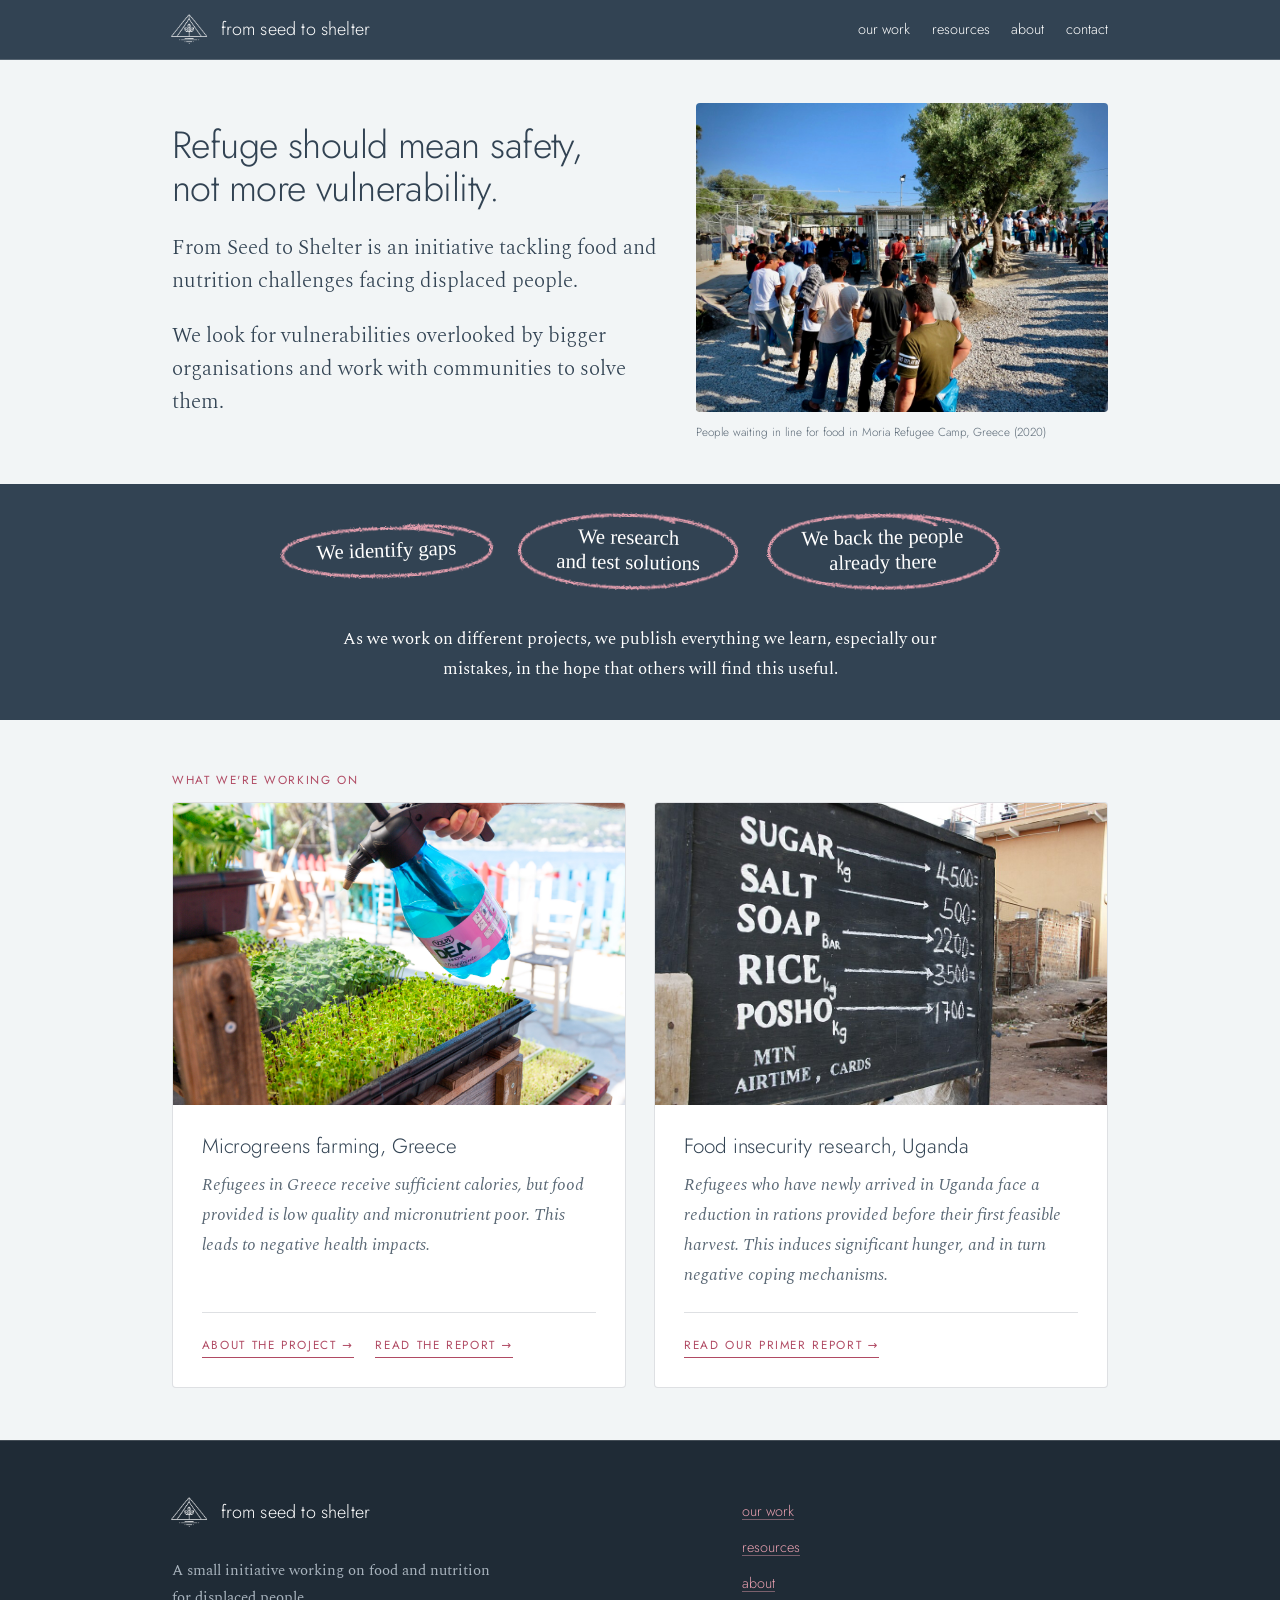
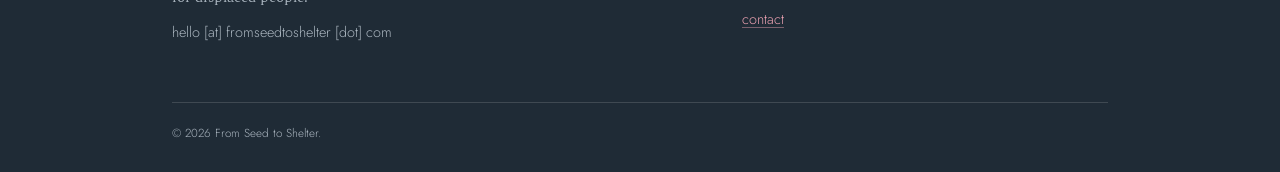
==== index.html @ ec9ecc2b "Home: set the ringed notes in Caveat Brush Replaces Architects Daughter.  Co-Authored-By: Claude Opu" ====
<!doctype html>
<html lang="en">
<head>
<meta charset="utf-8">
<meta name="viewport" content="width=device-width, initial-scale=1">
<title>From Seed to Shelter — food and nutrition for displaced people</title>
<meta name="description" content="An initiative tackling food and nutrition challenges facing displaced people. We look for vulnerabilities overlooked by bigger organisations and work with communities to solve them.">

<link rel="icon" href="/favicon.ico" sizes="32x32">
<link rel="icon" href="/favicon-512.png" type="image/png" sizes="512x512">
<link rel="apple-touch-icon" href="/apple-touch-icon.png">
<link rel="canonical" href="https://fromseedtoshelter.com/">

<!-- Self-hosted, so no preconnect to any third party is needed. Preloading the
     two faces used above the fold removes the swap flash on first paint. -->
<link rel="preload" href="fonts/jost-var.woff2" as="font" type="font/woff2" crossorigin>
<link rel="preload" href="fonts/spectral-400.woff2" as="font" type="font/woff2" crossorigin>

<link rel="stylesheet" href="css/style.css">

<meta property="og:type" content="website">
<meta property="og:url" content="https://fromseedtoshelter.com/">
<meta property="og:title" content="From Seed to Shelter">
<meta property="og:description" content="Refuge should mean safety, not more vulnerability.">
<!-- TODO ASSET: replace with a real 1200x630 PNG or JPG. Social platforms do
     not render SVG og:images — shared links currently show no preview card. -->
<meta property="og:image" content="https://fromseedtoshelter.com/img/placeholder-og.svg">
<meta name="twitter:card" content="summary_large_image">
</head>

<body>

<a class="skip-link" href="#main">Skip to content</a>

<header class="site-header">
  <div class="wrap wrap--wide site-header__inner">
    <a class="brand" href="index.html" aria-current="page">
      <img class="brand__mark" src="img/logo-mark-white.png" alt="" width="924" height="924">
      <span class="brand__name">from seed to shelter</span>
    </a>

    <nav class="site-nav" aria-label="Primary">
      <ul>
        <li><a href="work.html">our work</a></li>
        <li><a href="resources.html">resources</a></li>
        <li><a href="about.html">about</a></li>
        <li><a href="contact.html">contact</a></li>
      </ul>
    </nav>
  </div>
</header>


<main id="main">

  <!-- ===================================================================
       Hero. Text left, photograph right, side by side on desktop; the photo
       drops below the text on narrow screens. Text is never set over the
       photograph — it cannot be guaranteed AA without a heavy scrim.

       .hero__inner sits inside .wrap rather than on it, so the section flow
       rule (`.section > .wrap > * + *`) does not put a stray top margin on
       the photograph when it is a grid item.
       =================================================================== -->
  <section class="section hero">
    <div class="wrap wrap--wide">
      <div class="hero__inner">
        <div class="hero__text">
          <h1>Refuge should mean safety, not more vulnerability.</h1>
          <p class="hero__lead">
            From Seed to Shelter is an initiative tackling food and nutrition
            challenges facing displaced people.
          </p>
          <p class="hero__lead">
            We look for vulnerabilities overlooked by bigger organisations
            and work with communities to solve them.
          </p>
        </div>

        <figure>
          <img class="hero__photo" src="img/Moria_Food_line.jpg"
               alt="A queue of people waiting for a food distribution beside container units at Moria Camp."
               width="1024" height="768">
          <figcaption class="caption">
            People waiting in line for food in Moria Refugee Camp, Greece (2020)
          </figcaption>
        </figure>
      </div>
    </div>
  </section>


  <!-- ===================================================================
       What we do — Slate. Three circled notes, then one short paragraph. The
       notes are set in Caveat Brush and ringed in crayon: the one
       hand-drawn moment on the site. The sentence they answer ("we look for
       vulnerabilities… work with communities…") is the hero lead above.

       The heading is kept for screen readers only; the panel needs no
       visible label. The rings are decorative, aria-hidden SVGs, and the
       crayon texture is the #crayon filter defined at the end of <body>.

       The problem section that used to sit above this was removed: FSTS
       works across a diverse set of problems, and framing the page around
       one of them was unhelpful. The page now runs hero → what we do. The
       WFP citation went with it and is not to be reinstated elsewhere.
       =================================================================== -->
  <section class="section section--slate section--tight" aria-labelledby="what-heading">
    <div class="wrap wrap--wide">
      <h2 id="what-heading" class="visually-hidden">What we do</h2>

      <ul class="notes">
        <li class="note">
          <span class="note__text">We identify gaps<svg class="note__ring crayon" viewBox="0 0 100 40" preserveAspectRatio="none" aria-hidden="true" focusable="false"><path d="M58 3 C 85 2, 99 12, 97 22 C 95 34, 70 39, 46 38 C 20 37, 2 31, 3 20 C 4 9, 25 3, 52 4 C 64 4, 72 6, 80 10"/></svg></span>
        </li>
        <li class="note">
          <span class="note__text">We research<br> and test solutions<svg class="note__ring crayon" viewBox="0 0 100 40" preserveAspectRatio="none" aria-hidden="true" focusable="false"><path d="M50 3 C 78 3, 98 11, 98 20 C 98 31, 76 38, 50 38 C 24 38, 2 32, 2 21 C 2 10, 22 4, 44 3 C 56 3, 64 3, 70 6"/></svg></span>
        </li>
        <li class="note">
          <span class="note__text">We back the people<br> already there<svg class="note__ring crayon" viewBox="0 0 100 40" preserveAspectRatio="none" aria-hidden="true" focusable="false"><path d="M40 4 C 70 1, 98 9, 97 21 C 96 33, 72 39, 48 38 C 22 37, 3 30, 4 19 C 5 8, 22 3, 46 3 C 58 3, 66 5, 72 8"/></svg></span>
        </li>
      </ul>

      <p class="notes__close">
        As we work on different projects, we publish everything we learn,
        especially our mistakes, in the hope that others will find this
        useful.
      </p>
    </div>
  </section>


  <!-- ===================================================================
       Where we're working — Mist, so the Paper cards read against it.
       No headline figures here by decision: every number belongs next to
       its qualifications, which live on greece.html.
       =================================================================== -->
  <section class="section" aria-labelledby="where-heading">
    <div class="wrap wrap--wide">
      <h2 id="where-heading" class="eyebrow">What we're working on</h2>

      <ul class="cards">
        <li class="card">
          <div class="card__media">
            <img src="img/spray_bottle.jpg"
                 alt="A hand misting trays of microgreens with a spray bottle."
                 width="5760" height="3840">
          </div>
          <div class="card__body">
            <h3 class="card__place">Microgreens farming, Greece</h3>
            <p class="card__neglect">
              Refugees in Greece receive sufficient calories, but food provided
              is low quality and micronutrient poor. This leads to negative
              health impacts.
            </p>
            <p class="card__foot">
              <a class="link-arrow" href="greece.html">
                About the project →<span class="visually-hidden"> Microgreens farming, Greece</span>
              </a>
              <a class="link-arrow"
                 href="https://drive.google.com/file/d/1HiKT7T0bPAehhOc65B_rPWRrqNN12Tmt/view?usp=drive_link"
                 target="_blank" rel="noopener">
                Read the report →<span class="visually-hidden"> Microgreens farming, Greece</span>
              </a>
            </p>
          </div>
        </li>

        <li class="card">
          <div class="card__media">
            <img src="img/Markets_Uganda.jpg"
                 alt="A hand-lettered board at a Ugandan market listing prices in shillings for sugar, salt, soap, rice and posho."
                 width="960" height="640">
          </div>
          <div class="card__body">
            <h3 class="card__place">Food insecurity research, Uganda</h3>
            <p class="card__neglect">
              Refugees who have newly arrived in Uganda face a reduction in
              rations provided before their first feasible harvest. This
              induces significant hunger, and in turn negative coping
              mechanisms.
            </p>
            <p class="card__foot">
              <a class="link-arrow" href="docs/uganda-food-insecurity-primer.html">
                Read our primer report →<span class="visually-hidden"> Food insecurity research, Uganda</span>
              </a>
            </p>
          </div>
        </li>
      </ul>
    </div>
  </section>


</main>


<footer class="site-footer">
  <div class="wrap wrap--wide">
    <div class="footer__grid">
      <div>
        <a class="brand" href="index.html">
          <img class="brand__mark" src="img/logo-mark-white.png" alt="" width="924" height="924">
          <span class="brand__name">from seed to shelter</span>
        </a>
        <p class="footer__blurb">
          A small initiative working on food and nutrition for displaced
          people.
        </p>
        <!-- Written out, never a mailto: — site-wide rule, see CLAUDE.md. -->
        <p class="footer__address">hello [at] fromseedtoshelter [dot] com</p>
      </div>

      <nav aria-label="Footer">
        <ul class="footer__links">
          <li><a href="work.html">our work</a></li>
          <li><a href="resources.html">resources</a></li>
          <li><a href="about.html">about</a></li>
          <li><a href="contact.html">contact</a></li>
        </ul>
      </nav>
    </div>

    <p class="footer__legal">
      © 2026 From Seed to Shelter.
    </p>
  </div>
</footer>

<!-- Sticky header slide. Progressive enhancement only — the bar is sticky and
     visible with this blocked. See js/nav.js. -->
<script src="js/nav.js" defer></script>

<!-- Crayon texture for the "what we do" marks: roughens the stroke edges and
     knocks grain out of them. Referenced from CSS as filter: url(#crayon).
     Zero-size rather than display:none, which disables the filter in some
     browsers. Without it the marks are plain strokes. -->
<svg class="filter-defs" width="0" height="0" aria-hidden="true" focusable="false">
  <filter id="crayon" x="-20%" y="-20%" width="140%" height="140%">
    <feTurbulence type="fractalNoise" baseFrequency="0.9" numOctaves="2" seed="4" result="noise"/>
    <feDisplacementMap in="SourceGraphic" in2="noise" scale="3" xChannelSelector="R" yChannelSelector="G" result="rough"/>
    <feColorMatrix in="noise" type="matrix" values="0 0 0 0 0  0 0 0 0 0  0 0 0 0 0  2.6 0 0 0 -0.35" result="grain"/>
    <feComposite in="rough" in2="grain" operator="in"/>
  </filter>
</svg>

</body>
</html>
---- css/style.css ----
/* ============================================================================
   From Seed to Shelter — stylesheet
   Plain CSS. No build step. Single file by design: with no bundler, every
   extra stylesheet is another blocking request on a poor connection.

   Order: fonts · tokens · reset · base · layout · components · utilities
   ========================================================================== */


/* ----------------------------------------------------------------------------
   1. Fonts

   Self-hosted, latin subset, from Google Fonts. Both faces are SIL Open Font
   License, so redistribution here is permitted. Total 93KB for all four files,
   cached once across all five pages.

     jost-var.woff2            27KB   variable, covers 300–400 in one file
     spectral-300.woff2        22KB
     spectral-400.woff2        21KB
     spectral-400-italic.woff2 22KB

   font-display: swap — text is readable in the fallback face immediately
   rather than invisible while the font downloads. That matters more than
   the reflow on a slow connection.
---------------------------------------------------------------------------- */

/* Jost is a variable font. One file serves both weights; the range below lets
   the browser interpolate 300 and 400 rather than synthesising either. */
@font-face {
  font-family: "Jost";
  src: url("../fonts/jost-var.woff2") format("woff2-variations"),
       url("../fonts/jost-var.woff2") format("woff2");
  font-weight: 300 400;
  font-style: normal;
  font-display: swap;
}

@font-face {
  font-family: "Spectral";
  src: url("../fonts/spectral-300.woff2") format("woff2");
  font-weight: 300;
  font-style: normal;
  font-display: swap;
}

@font-face {
  font-family: "Spectral";
  src: url("../fonts/spectral-400.woff2") format("woff2");
  font-weight: 400;
  font-style: normal;
  font-display: swap;
}

/* Real italic, so the serif is never synthetically obliqued. */
@font-face {
  font-family: "Spectral";
  src: url("../fonts/spectral-400-italic.woff2") format("woff2");
  font-weight: 400;
  font-style: italic;
  font-display: swap;
}

/* Handwriting, for the ringed notes on the home page and nothing else.
   Latin subset only (Google Fonts' "latin" range), SIL OFL. */
@font-face {
  font-family: "Caveat Brush";
  src: url("../fonts/caveat-brush-400.woff2") format("woff2");
  font-weight: 400;
  font-style: normal;
  font-display: swap;
}


/* ----------------------------------------------------------------------------
   2. Tokens
---------------------------------------------------------------------------- */

:root {

  /* --- Colour: brand ---------------------------------------------------- */
  --slate:        #324353;   /* primary brand; dark panels, headings on light */
  --deep-slate:   #1F2B36;   /* footer, occasional full-bleed panel           */
  --stone:        #5A6875;   /* secondary text, hairlines, captions           */
  --mist:         #F2F5F6;   /* page background — cool, never cream           */
  --paper:        #FFFFFF;   /* cards, content surfaces                       */
  --radish:       #B04A63;   /* accent — links, eyebrows, one figure/section  */

  /* Dark-background tints. NOT in the original palette — added because
     Radish on Slate measures 1.94:1 and Stone on Slate 1.78:1, both far
     below WCAG AA. Same hues, lifted to a usable lightness:
       Radish light on Slate      4.91:1
       Radish light on Deep slate 6.95:1
       Stone light  on Slate      4.83:1                                     */
  --radish-light: #E9A0B0;
  --stone-light:  #A9B4BE;

  /* --- Colour: semantic (light sections; overridden on dark) ------------- */
  --bg:           var(--mist);
  --bg-raised:    var(--paper);
  --ink:          var(--slate);     /* body copy — 9.29:1 on Mist            */
  --ink-muted:    var(--stone);     /* captions, meta — 5.22:1 on Mist       */
  --accent:       var(--radish);    /* 4.79:1 on Mist, 5.24:1 on Paper       */
  --rule:         rgba(50, 67, 83, 0.16);
  --rule-strong:  rgba(50, 67, 83, 0.32);

  /* --- Type ------------------------------------------------------------- */
  --font-display: "Jost", "Century Gothic", "Futura", "Avenir Next",
                  system-ui, -apple-system, "Segoe UI", sans-serif;
  --font-body:    "Spectral", "Iowan Old Style", "Palatino Linotype",
                  Palatino, Georgia, "Times New Roman", serif;
  --font-hand:    "Caveat Brush", "Segoe Print", "Bradley Hand", cursive;

  /* 1.25 scale, hand-tuned. Body is 19px. */
  --t--1:   0.8125rem;  /* 13px — eyebrows, captions, meta                   */
  --t-0:    1.1875rem;  /* 19px — body                                       */
  --t-1:    1.4375rem;  /* 23px — lead paragraph, card headings              */
  --t-2:    1.625rem;   /* 26px — section headings                           */
  --t-3:    2rem;       /* 32px — page headings                              */
  --t-4:    clamp(2.125rem, 1.5rem + 2.6vw, 2.625rem); /* 34 → 42px — hero   */
  --t-fig:  clamp(2.125rem, 1.5rem + 2.6vw, 3rem);    /* 34 → 48px — figures */
  /* The written-out address is one long unbreakable-ish string. It has to fit
     at 360px without wrapping mid-token, so it scales rather than sitting at
     a fixed --t-1. 17 → 23px. */
  --t-addr: clamp(1.0625rem, 3.4vw, 1.4375rem);

  --lh-tight: 1.15;   /* display                                             */
  --lh-snug:  1.3;    /* headings                                            */
  --lh-body:  1.75;   /* body — brief specifies 1.7–1.8                      */
  --tracking-label: 0.14em;

  /* --- Space: single 4px root, no arbitrary values anywhere -------------- */
  --sp-1:   0.25rem;   /*   4 */
  --sp-2:   0.5rem;    /*   8 */
  --sp-3:   0.75rem;   /*  12 */
  --sp-4:   1rem;      /*  16 */
  --sp-5:   1.5rem;    /*  24 */
  --sp-6:   2rem;      /*  32 */
  --sp-7:   3rem;      /*  48 */
  --sp-8:   4rem;      /*  64 */
  --sp-9:   6rem;      /*  96 */
  --sp-10:  8rem;      /* 128 */

  /* Vertical rhythm scales as one system rather than per-breakpoint. Two
     adjacent sections stack their padding, so this reads at roughly double
     between bands — which is why it sits lower than it looks like it should. */
  --section-y: clamp(2.25rem, 4.5vw, 3.75rem);

  /* For sections whose content needs less room around it than the default
     rhythm gives — see .section--tight. */
  --section-y-tight: clamp(1.75rem, 3vw, 2.5rem);

  /* --- Layout ----------------------------------------------------------- */
  /* In rem, not px, so the columns follow the root scale. If the type shrank
     and these did not, the same 720px would hold ~73 characters and break the
     measure below. 45rem/70rem are 720px/1120px at the base scale. */
  --container: 45rem;   /* the column everything aligns to                   */
  --container-wide: 70rem;    /* cards, two-up grids                         */
  --measure: 66ch;      /* prose measure — the brief's 65–70 characters      */
  --gutter: clamp(1.25rem, 5vw, 2.5rem);

  --radius: 4px;        /* 4px or square. Nothing larger.                    */
  --stroke-crayon: 3px;   /* hand-drawn marks in "what we do"               */
}

/* Dark sections re-point the semantic tokens; components stay unchanged. */
.section--slate,
.section--deep {
  --bg:          var(--slate);
  --bg-raised:   var(--slate);
  --ink:         var(--paper);
  --ink-muted:   var(--stone-light);
  --accent:      var(--radish-light);
  --rule:        rgba(255, 255, 255, 0.18);
  --rule-strong: rgba(255, 255, 255, 0.34);
}

.section--deep {
  --bg:        var(--deep-slate);
  --bg-raised: var(--deep-slate);
}

/* Light variant. Lets sections alternate Mist / Paper without a colour jump,
   and keeps Paper cards legible by never sitting them on a Paper section. */
.section--paper {
  --bg: var(--paper);
}


/* ----------------------------------------------------------------------------
   3. Reset
---------------------------------------------------------------------------- */

*,
*::before,
*::after { box-sizing: border-box; }

html {
  -webkit-text-size-adjust: 100%;
  scroll-behavior: smooth;
  /* The header is sticky, so an in-page anchor would otherwise land underneath
     it. Roughly one header height. */
  scroll-padding-top: 6rem;
}

body,
h1, h2, h3, h4,
p, figure, blockquote, ul, ol, dl, dd {
  margin: 0;
}

ul[class],
ol[class] {
  padding: 0;
  list-style: none;
}

img,
picture,
svg,
video {
  display: block;
  max-width: 100%;
  height: auto;
}

/* No motion is shipped, but guard anything added later. */
@media (prefers-reduced-motion: reduce) {
  html { scroll-behavior: auto; }
  *,
  *::before,
  *::after {
    animation-duration: 0.01ms !important;
    animation-iteration-count: 1 !important;
    transition-duration: 0.01ms !important;
    scroll-behavior: auto !important;
  }
}


/* ----------------------------------------------------------------------------
   4. Base type
---------------------------------------------------------------------------- */

/* The global scale. Every type and space token is expressed in rem, so this is
   the single lever that moves the whole system: type, spacing and the two
   containers come down together and every relationship between them survives.
   Percent, not px, so a reader who has raised their browser font size keeps
   that increase — this reduces their size by a tenth, it does not override it.

   Desktop only. At 90% the --t--1 tier lands at 11.7px, and the small end of
   this design is tuned for a phone read in daylight (see the body weight note
   below), so the reduction would cost more there than it gains. 760px is where
   the team, resource and project grids already go multi-column, so the change
   in scale lands inside a reflow that was happening anyway rather than on its
   own. Every breakpoint in this file is in px and so none of them shift. */
@media (min-width: 760px) {
  html { font-size: 90%; }

  /* The rem ends of these two follow the root, but the vw term in the middle
     does not, and it is what governs section padding from 760px to about
     1200px — leaving it would shrink the type there and not the rhythm around
     it. Same coefficients, less a tenth. The other vw clamps (--gutter, --t-4,
     --t-fig, --t-addr) sit pinned to their rem maximum at every width this
     query covers, so they already come down with the root and need nothing. */
  :root {
    --section-y:       clamp(2.25rem, 4.05vw, 3.75rem);
    --section-y-tight: clamp(1.75rem, 2.7vw, 2.5rem);
  }
}

body {
  background: var(--mist);
  color: var(--slate);
  font-family: var(--font-body);
  font-weight: 400;          /* not 300 — 300 at 19px is thin on a phone in
                                daylight, which is the stated use case.
                                300 is reserved for large lead paragraphs.  */
  font-size: var(--t-0);
  line-height: var(--lh-body);
  font-kerning: normal;
  text-rendering: optimizeLegibility;
}

h1, h2, h3, h4 {
  font-family: var(--font-display);
  font-weight: 300;
  line-height: var(--lh-snug);
  letter-spacing: -0.005em;
  text-wrap: balance;
  /* Sentence case throughout. No Title Case anywhere on this site. */
}

h1 {
  font-size: var(--t-4);
  line-height: var(--lh-tight);
  letter-spacing: -0.015em;
}

h2 { font-size: var(--t-2); }
h3 { font-size: var(--t-1); }

p + p { margin-top: var(--sp-5); }

strong { font-weight: 400; color: var(--ink); }

a {
  color: var(--accent);
  text-decoration: underline;
  text-decoration-thickness: 1px;
  text-underline-offset: 0.18em;
  text-decoration-color: color-mix(in srgb, currentColor 45%, transparent);
}

a:hover {
  text-decoration-color: currentColor;
}

/* Visible keyboard focus everywhere. Never removed. */
:focus-visible {
  outline: 2px solid var(--accent);
  outline-offset: 2px;
  border-radius: 2px;
}

.section--slate :focus-visible,
.section--deep :focus-visible {
  outline-color: var(--radish-light);
}


/* ----------------------------------------------------------------------------
   5. Layout
---------------------------------------------------------------------------- */

.wrap {
  width: 100%;
  max-width: var(--container);
  margin-inline: auto;
  padding-inline: var(--gutter);
}

.wrap--wide { max-width: var(--container-wide); }

/* Inner pages — work, resources, about, contact — run in one wide column, so
   the page title and the leftmost card share a left edge. The home page and
   404.html keep the 720px column. */
.page--wide .wrap { max-width: var(--container-wide); }

/* greece.html runs as one centred reading column instead. Re-pointing --measure
   at the body is what makes it hold together: .prose, .figure, .status, .facts
   and .panel > p all read that token, so they land on the column's edges
   rather than each capping somewhere shorter. Scoped to main so the header and
   footer stay on the wide grid. */
.page--read { --measure: 45rem; }

.page--read main .wrap {
  max-width: calc(var(--measure) + 2 * var(--gutter));
}

/* Text blocks keep a readable width inside it: a .panel stretched to 1120px is
   mostly empty box. Both panels are capped identically — the results block and
   the limitations block must stay the same size as each other. */
.page--wide .panel { max-width: var(--container); }

/* Prose sits slightly narrower than the container so the 66ch measure holds.
   The brief's "~720px column" and "65–70 character measure" conflict at 19px;
   this resolves it — 720px container, 66ch prose inside it. */
.prose > * { max-width: var(--measure); }

.section {
  background: var(--bg);
  color: var(--ink);
  padding-block: var(--section-y);
}

/* Not a per-breakpoint override — it swaps one token for another on the same
   scale, for bands that read as over-padded at the default rhythm. Must sit
   after .section: same specificity, so source order decides. */
.section--tight { padding-block: var(--section-y-tight); }

/* Default rhythm between blocks in a section. Deliberately kept at one-class
   specificity — it must beat the `p { margin: 0 }` reset, but lose to any
   component that sets its own margin further down this file. */
:where(.section) > .wrap > * + * { margin-top: var(--sp-5); }

/* Skip link — first thing in the tab order. */
.skip-link {
  position: absolute;
  left: var(--sp-4);
  top: var(--sp-4);
  z-index: 100;
  transform: translateY(-200%);
  background: var(--slate);
  color: var(--paper);
  font-family: var(--font-display);
  font-size: var(--t--1);
  letter-spacing: var(--tracking-label);
  text-transform: uppercase;
  text-decoration: none;
  padding: var(--sp-3) var(--sp-4);
  border-radius: var(--radius);
}

.skip-link:focus {
  transform: translateY(0);
}


/* ----------------------------------------------------------------------------
   6. Header and navigation

   No hamburger. Four links plus the wordmark wrap onto a second row below
   480px. Deliberate: the site must work fully with JS off.

   The bar is solid Slate on every page and every scroll position, so it
   re-points the semantic tokens the same way a dark section does. Components
   inside it read --ink / --accent / --rule and need no dark variant.

   Sticky is pure CSS, so with JS off this is simply a bar that stays at the
   top. js/nav.js adds the one class that slides it away on scroll down.
---------------------------------------------------------------------------- */

.site-header {
  position: sticky;
  top: 0;
  z-index: 50;

  --ink:         var(--paper);
  --ink-muted:   var(--stone-light);
  --accent:      var(--radish-light);
  --rule:        rgba(255, 255, 255, 0.18);
  --rule-strong: rgba(255, 255, 255, 0.34);

  background: var(--slate);
  color: var(--ink);
  border-bottom: 1px solid var(--rule);
  transition: transform 220ms ease;
}

/* Added by js/nav.js on scroll down, removed on scroll up and whenever the
   page is near the top. Never applied with JS off. */
.site-header--hidden { transform: translateY(-100%); }

/* "No transition, just stays put." nav.js also opts out entirely when this
   query matches; this is the belt to that pair of braces. */
@media (prefers-reduced-motion: reduce) {
  .site-header--hidden { transform: none; }
}

.site-header :focus-visible { outline-color: var(--radish-light); }

.site-header__inner {
  display: flex;
  flex-wrap: wrap;
  align-items: center;
  justify-content: space-between;
  gap: var(--sp-3) var(--sp-5);
  padding-block: var(--sp-4);
}

/* Brand lockup: supplied mark + wordmark set in Jost.

   The PNGs are 924x924 with the artwork inset — bbox is 85% of the width and
   71% of the height, sitting 3.7% below centre. So the box is sized larger
   than the optical mark and pulled up to compensate; otherwise the mark reads
   small and low against the wordmark. If we move to logo-mark.svg the viewBox
   can be tightened and these corrections drop out. */
.brand {
  display: inline-flex;
  align-items: center;
  gap: var(--sp-3);
  text-decoration: none;
}

/* Sized in rem so the mark tracks the wordmark beside it under the root scale;
   in px it would stay put while the wordmark shrank and the lockup would come
   apart. The corrections are proportions of the mark, so they are in rem too.
   2.875rem/0.5rem/0.25rem/0.125rem are 46/8/4/2px at the base scale. */
.brand__mark {
  width: 2.875rem;
  height: 2.875rem;
  flex: none;
  margin-block: -0.5rem;
  margin-inline-start: -0.25rem;   /* artwork is inset 7.7% on the left */
  position: relative;
  top: -0.125rem;
}

.brand__name {
  font-family: var(--font-display);
  font-weight: 300;
  font-size: 1.25rem;
  line-height: 1;
  letter-spacing: 0.01em;
  /* Semantic token, not --slate: the header and footer both re-point --ink,
     so the wordmark inverts on its own. */
  color: var(--ink);
  white-space: nowrap;
}

.brand:hover .brand__name { color: var(--accent); }

@media (max-width: 480px) {
  .brand__mark { width: 2.5rem; height: 2.5rem; }   /* 40px */
  .brand__name { font-size: 1.125rem; }
}

.site-nav ul {
  display: flex;
  flex-wrap: wrap;
  gap: var(--sp-3) var(--sp-5);
  margin: 0;
  padding: 0;
  list-style: none;
}

.site-nav a {
  font-family: var(--font-display);
  font-weight: 300;
  font-size: 1rem;
  color: var(--ink);
  text-decoration: none;
  padding-block: var(--sp-1);
  border-bottom: 1px solid transparent;
}

.site-nav a:hover {
  border-bottom-color: var(--accent);
}

.site-nav a[aria-current="page"] {
  border-bottom-color: var(--ink);
}

/* On a phone the lockup drops to the mark alone so mark and nav share one
   row. The wordmark is clipped, not display:none — the mark's alt is empty,
   so the span is the link's accessible name. The footer keeps its wordmark. flex-wrap stays on: below
   ~330px the nav still drops to a second row rather than overflowing. */
@media (max-width: 600px) {
  .site-header__inner { gap: var(--sp-3) var(--sp-4); }
  .site-header .brand__name {
    position: absolute;
    width: 1px;
    height: 1px;
    overflow: hidden;
    clip-path: inset(50%);
  }
  .site-nav ul { gap: var(--sp-3) var(--sp-4); }
}

@media (max-width: 480px) {
  .site-nav a { font-size: 0.9375rem; }
}


/* ----------------------------------------------------------------------------
   7. Eyebrow / small label
---------------------------------------------------------------------------- */

.eyebrow {
  font-family: var(--font-display);
  font-weight: 400;
  font-size: var(--t--1);
  line-height: 1.4;
  text-transform: uppercase;
  letter-spacing: var(--tracking-label);
  color: var(--accent);
  margin-bottom: var(--sp-4);
}

.eyebrow--stone { color: var(--ink-muted); }


/* ----------------------------------------------------------------------------
   8. Hero

   Text and photograph side by side on desktop, photograph below the text on
   narrow screens. Text is never set over the photograph: it cannot be
   guaranteed AA without a scrim heavy enough to flatten the picture.

   The text column is sized so the headline sets on two lines, breaking at the
   comma. If --t-4 or the column ratio changes, check that break again.

   .hero__inner sits inside .wrap, not on it, so the section flow rule does not
   land a stray top margin on the photograph as a grid item.
---------------------------------------------------------------------------- */

.hero {
  padding-block: clamp(1.75rem, 3.5vw, 3rem);
}

.hero__inner {
  display: grid;
  grid-template-columns: 1fr;
  gap: var(--sp-6);
  align-items: center;
}

@media (min-width: 860px) {
  .hero__inner {
    grid-template-columns: 1.2fr 1fr;
    gap: var(--sp-6);
  }
}

.hero__lead {
  margin-top: var(--sp-5);
  font-weight: 300;
  font-size: var(--t-1);
  line-height: 1.6;
  color: var(--ink);
}

.hero__photo {
  width: 100%;
  aspect-ratio: 4 / 3;
  object-fit: cover;
  border-radius: var(--radius);
}

/* Shared caption style: in-column figures on greece.html and the hero photo. */
.figure figcaption,
.caption {
  margin-top: var(--sp-3);
  font-family: var(--font-display);
  font-weight: 300;
  font-size: var(--t--1);
  line-height: 1.5;
  color: var(--ink-muted);
}


/* ----------------------------------------------------------------------------
   9. Notes — "what we do". Three phrases in Caveat Brush, each ringed
      in crayon, then
      a short paragraph. The only hand-drawn moment on the site; it answers
      the hero lead directly above ("we look for vulnerabilities… work with
      communities…"). Not a list of rows: tilted, centred, side by side
      where there is room.

      Rings are drawn in var(--accent), so they are Radish light on Slate.
      The stretched SVG keeps an even stroke through vector-effect; the
      texture is the #crayon filter at the end of index.html.
---------------------------------------------------------------------------- */

.crayon {
  fill: none;
  stroke: var(--accent);
  stroke-width: var(--stroke-crayon);
  stroke-linecap: round;
  stroke-linejoin: round;
  overflow: visible;
  max-width: none;   /* the ring deliberately overhangs its text */
  filter: url(#crayon);
}

.crayon path { vector-effect: non-scaling-stroke; }

.filter-defs { position: absolute; }

.notes {
  display: flex;
  flex-wrap: wrap;
  align-items: center;
  justify-content: center;
  gap: var(--sp-6) var(--sp-8);
  margin: 0;
  padding: var(--sp-3) 0 0;
  list-style: none;
}

/* Line breaks are set in the markup (<br>), so the notes never squeeze one
   another into three lines; centred so each sits in the middle of its ring. */
.note { flex: none; }

.note__text {
  position: relative;
  display: inline-block;
  white-space: nowrap;
  padding: var(--sp-2) var(--sp-5);
  font-family: var(--font-hand);
  font-weight: 400;
  font-size: var(--t-1);
  line-height: 1.2;
  text-align: center;
  rotate: -2deg;
}

.note:nth-child(2) .note__text { rotate: 1deg; }
.note:nth-child(3) .note__text { rotate: -1deg; }

/* Replaced elements do not stretch between insets, so the ring is sized
   explicitly: 10% larger than the text box plus a fixed em overhang, so it
   tracks the type. Equal overhang on each side keeps the text centred. */
.note__ring {
  position: absolute;
  top: calc(-0.3em - 5%);
  left: calc(-0.5em - 5%);
  width: calc(110% + 1em);
  height: calc(110% + 0.6em);
}

.notes__close {
  margin: var(--sp-7) auto 0;
  max-width: var(--measure);
  text-align: center;
}


/* ----------------------------------------------------------------------------
   10. Project cards — "where we're working"
---------------------------------------------------------------------------- */

.cards {
  display: grid;
  grid-template-columns: 1fr;
  gap: var(--sp-7);
  margin: 0;
  padding: 0;
  list-style: none;
}

@media (min-width: 800px) {
  .cards { grid-template-columns: 1fr 1fr; gap: var(--sp-6); }
}

.card {
  display: flex;
  flex-direction: column;
  /* --bg-raised, not --paper: the card then inverts correctly if it is ever
     placed inside a slate or deep-slate section. */
  background: var(--bg-raised);
  border: 1px solid var(--rule);
  border-radius: var(--radius);
  overflow: hidden;
}

.card__media img {
  width: 100%;
  aspect-ratio: 3 / 2;
  object-fit: cover;
}

.card__body {
  display: flex;
  flex-direction: column;
  flex: 1;
  padding: var(--sp-6);
}

.card__place {
  font-family: var(--font-display);
  font-weight: 300;
  font-size: var(--t-1);
  line-height: var(--lh-snug);
  margin-bottom: var(--sp-3);
}

.card__neglect {
  font-style: italic;
  color: var(--stone);
  margin-bottom: var(--sp-5);
}

/* Flex so a card can carry two links side by side (Greece: the project page,
   then the report); they wrap to two rows on a narrow card. */
/* The card is a flex column, so margins don't collapse: without this a second
   paragraph sits 48px below the first, not the usual 24px from p + p. */
.card__neglect:has(+ .card__neglect) { margin-bottom: 0; }

.card__foot {
  display: flex;
  flex-wrap: wrap;
  align-items: baseline;
  gap: var(--sp-3) var(--sp-5);
  margin-top: auto;
  padding-top: var(--sp-5);
  border-top: 1px solid var(--rule);
}


/* ----------------------------------------------------------------------------
   11. Figures and data — Jost 400, tabular
---------------------------------------------------------------------------- */

.stat {
  display: block;
  font-family: var(--font-display);
  font-weight: 400;
  font-size: var(--t-fig);
  line-height: 1;
  font-variant-numeric: tabular-nums;
  font-feature-settings: "tnum" 1;
  color: var(--ink);
}

/* One highlighted figure per section — no more. */
.stat--accent { color: var(--accent); }

.stat__label {
  display: block;
  margin-top: var(--sp-3);
  font-family: var(--font-display);
  font-weight: 300;
  font-size: 1rem;
  line-height: 1.45;
  color: var(--ink-muted);
}

/* The qualifier that keeps a headline figure honest on the page it appears
   on, rather than one click away. */
.stat__caveat {
  display: block;
  margin-top: var(--sp-3);
  font-family: var(--font-display);
  font-weight: 300;
  font-size: var(--t--1);
  line-height: 1.5;
  color: var(--stone);
}


/* ----------------------------------------------------------------------------
   12. Source notes — for figures a funder will check
---------------------------------------------------------------------------- */

.source-note {
  margin-top: var(--sp-6);
  padding-top: var(--sp-4);
  border-top: 1px solid var(--rule);
  max-width: var(--measure);
  font-family: var(--font-display);
  font-weight: 300;
  font-size: var(--t--1);
  line-height: 1.6;
  color: var(--ink-muted);
}


/* ----------------------------------------------------------------------------
   13. Doors — "the ask" / contact routes
---------------------------------------------------------------------------- */

.doors {
  display: grid;
  grid-template-columns: 1fr;
  gap: var(--sp-6);
  margin: 0;
  padding: 0;
  list-style: none;
}

/* auto-fit, not repeat(3, 1fr): the home page has two doors and the contact
   and 404 pages have three. A fixed three-column track would leave the home
   page with an empty third column. */
@media (min-width: 760px) {
  .doors {
    grid-template-columns: repeat(auto-fit, minmax(15rem, 1fr));
    gap: var(--sp-6);
  }
}

.door {
  display: flex;
  flex-direction: column;
  border-top: 1px solid var(--rule-strong);
  padding-top: var(--sp-5);
}

/* contact.html only. The rules and their run-up are dropped so the three
   headings sit directly under the page title. index.html keeps them — the two
   are otherwise the same component with the same copy. */
.doors--plain > .door {
  border-top: 0;
  padding-top: 0;
}

.door h3 {
  font-size: var(--t-1);
  margin-bottom: var(--sp-3);
}

.door p {
  font-size: 1.0625rem;
  margin-bottom: var(--sp-5);
}

/* Doors no longer carry a button — there is no mailto: anywhere on the site,
   so the copy is the last thing in the box and must not leave a gap under it. */
.door p:last-child { margin-bottom: 0; }

.door .btn { margin-top: auto; }

.btn {
  display: inline-block;
  align-self: flex-start;
  font-family: var(--font-display);
  font-weight: 400;
  font-size: var(--t--1);
  text-transform: uppercase;
  letter-spacing: var(--tracking-label);
  text-decoration: none;
  color: var(--ink);
  background: transparent;
  border: 1px solid var(--rule-strong);
  border-radius: var(--radius);
  padding: var(--sp-3) var(--sp-5);
}

.btn:hover {
  background: var(--ink);
  color: var(--bg);
  border-color: var(--ink);
}

/* Text link with an arrow — for in-flow "read more" routes. */
.link-arrow {
  font-family: var(--font-display);
  font-weight: 400;
  font-size: var(--t--1);
  text-transform: uppercase;
  letter-spacing: var(--tracking-label);
  text-decoration: none;
  color: var(--accent);
  border-bottom: 1px solid currentColor;
  padding-bottom: 2px;
}

.link-arrow:hover { color: var(--ink); }

/* Two or more arrow links side by side; they wrap to rows when narrow. */
.link-row {
  display: flex;
  flex-wrap: wrap;
  align-items: baseline;
  gap: var(--sp-3) var(--sp-5);
}


/* ----------------------------------------------------------------------------
   13b. Page header — inner pages
---------------------------------------------------------------------------- */

.page-header { padding-block: clamp(1.25rem, 2.5vw, 2rem) 0; }

/* The page title is an .eyebrow on the four inner pages, and its label margin
   is the wrong gap when it is a page title rather than a label. */
.page-header .eyebrow { margin-bottom: 0; }

/* Where the title is the only thing in the header, the first block of content
   follows it closely — the default section rhythm reads as a hole there.
   Beats .section--tight on specificity, which is intended. */
.page-header--bare + .section { padding-top: var(--sp-5); }

/* about.html, where an intro paragraph does need room under it before the
   next section starts. */
.page-header--lead { padding-bottom: var(--sp-6); }

/* The four inner pages carry their page name as `<h1 class="eyebrow">` and must
   keep the eyebrow's size — hence :not(). 404.html still has a display h1. */
.page-header h1:not(.eyebrow) {
  font-size: var(--t-3);
  max-width: 20ch;
}

.page-header .lead { margin-top: var(--sp-5); max-width: var(--measure); }


/* ----------------------------------------------------------------------------
   13c. Project section — project detail on greece.html
---------------------------------------------------------------------------- */

.project {
  scroll-margin-top: var(--sp-6);
  border-top: 1px solid var(--rule);
  padding-top: var(--sp-7);
}

.project + .project { margin-top: var(--sp-8); }

/* greece.html carries the project title as its h1, at the same size. */
.project h1,
.project h2 { font-size: var(--t-2); margin-bottom: var(--sp-5); }

/* Flow inside a project. Components defined further down (.panel, .status)
   set their own top margin and override this on source order. */
.project > * + * { margin-top: var(--sp-5); }


/* In-column figure. The full-bleed variant is for hero photography only;
   inside a 720px column a photo should stay in the column.

   Deliberately no `margin: 0` reset here — the global `figure { margin: 0 }`
   already handles that at element specificity, so .project's flow rule can
   still give this a top margin. A class-level reset would silently win and
   jam the photo against the paragraph above it. */
/* Capped at the body measure and centred, so the photo's edges line up with
   the paragraphs above and below it rather than running wider than the text. */
.figure {
  max-width: var(--measure);
  margin-inline: auto;
}

/* For a photograph that wants to sit in a little from the column edges. */
.figure--narrow { max-width: 40rem; }

.figure img {
  width: 100%;
  aspect-ratio: 3 / 2;
  object-fit: cover;
  border-radius: var(--radius);
}

/* .figure figcaption is styled with .caption up in the hero block. */


/* ----------------------------------------------------------------------------
   13d. Panel — the results block AND the "what we got wrong" block

   THE SIGNATURE ELEMENT. These two are deliberately the same component with
   the same type size, padding and border. The honesty block is not smaller,
   not muted, not tucked at the end — it sits directly beneath the results and
   carries identical weight. Do not "tidy" this by de-emphasising it; that
   would remove the one thing that makes this site memorable.
---------------------------------------------------------------------------- */

.panel {
  background: var(--bg-raised);
  border: 1px solid var(--rule);
  border-radius: var(--radius);
  padding: clamp(1.5rem, 4vw, 2.5rem);
  margin-top: var(--sp-6);
}

.panel + .panel { margin-top: var(--sp-5); }

/* Results and Limitations stacked at every width, results first (source
   order), limitations directly beneath. One shared track, so the two are
   always the same width. Never give the second one a narrower track. */
.panels {
  display: grid;
  grid-template-columns: 1fr;
  gap: var(--sp-5);
}

/* Grid gap does the spacing, and the pair spans the full column rather than
   the single-panel cap. Contextual overrides, not a component reset. */
.panels > .panel {
  margin-top: 0;
  max-width: none;
}

.panel__label {
  font-family: var(--font-display);
  font-weight: 400;
  font-size: var(--t--1);
  line-height: 1.4;
  text-transform: uppercase;
  letter-spacing: var(--tracking-label);
  color: var(--ink-muted);
  margin-bottom: var(--sp-5);
}

.panel > p { max-width: var(--measure); }
.panel > p + p { margin-top: var(--sp-5); }

/* Result lines: Jost figure, Spectral explanation, hairline between. */
.facts { margin: 0; padding: 0; list-style: none; }

.facts > li {
  padding-block: var(--sp-4);
  border-top: 1px solid var(--rule);
  max-width: var(--measure);
}

.facts > li:first-child { border-top: 0; padding-top: 0; }
.facts > li:last-child { padding-bottom: 0; }

.fig {
  font-family: var(--font-display);
  font-weight: 400;
  font-size: 1.375rem;
  font-variant-numeric: tabular-nums;
  font-feature-settings: "tnum" 1;
  color: var(--ink);
  margin-right: 0.15em;
}

/* One highlighted figure per section — no more. */
.fig--accent { color: var(--accent); }

/* The qualifier on a single fact, kept next to the figure it qualifies rather
   than moved into the limitations block. */
.footnote {
  display: block;
  margin-top: var(--sp-2);
  font-family: var(--font-display);
  font-weight: 300;
  font-size: var(--t--1);
  line-height: 1.5;
  color: var(--ink-muted);
}


/* ----------------------------------------------------------------------------
   13e. Status line — "where it is now", "forthcoming"
---------------------------------------------------------------------------- */

.status {
  margin-top: var(--sp-6);
  padding-left: var(--sp-5);
  border-left: 2px solid var(--accent);
  max-width: var(--measure);
}

.status h3 {
  font-size: var(--t-1);
  margin-bottom: var(--sp-3);
}


/* ----------------------------------------------------------------------------
   13f. Resource cards
---------------------------------------------------------------------------- */

.resources {
  display: grid;
  grid-template-columns: 1fr;
  gap: var(--sp-5);
  margin: 0;
  padding: 0;
  list-style: none;
}

@media (min-width: 760px) {
  .resources { grid-template-columns: 1fr 1fr; gap: var(--sp-6); }
}

.resource {
  position: relative;   /* anchor for .resource__year */
  display: flex;
  flex-direction: column;
  background: var(--bg-raised);
  border: 1px solid var(--rule);
  border-radius: var(--radius);
  padding: var(--sp-6);
}

/* The year sits in the corner, so the heading reserves room for it rather
   than running underneath. Harmless on the card that carries no year. */
.resource h3 {
  font-size: var(--t-1);
  margin-bottom: var(--sp-3);
  padding-right: var(--sp-7);
}
.resource p  { font-size: 1.0625rem; }

.resource__meta {
  margin-top: var(--sp-4);
  font-family: var(--font-display);
  font-weight: 300;
  font-size: var(--t--1);
  letter-spacing: 0.04em;
  text-transform: uppercase;
  color: var(--ink-muted);
}

/* Same small-label voice as .resource__meta, parked in the top-right corner
   of the card, but in the accent rather than Stone — the year is the one bit
   of colour on the card.

   Accent, not a gold: no gold that still reads as gold clears AA on Paper
   (#D4AF37 is 2.10:1, darkgoldenrod 3.25:1). Darkening one until it passes
   lands on mustard, and it would then fail on Slate, so it would need its own
   light tint like --radish-light — a warm token pair added to a cool palette
   for one badge. --accent is 5.24:1 on Paper and re-points on dark already.

   Weight 400, matching .eyebrow, which is the other accent-coloured label —
   300 leaves coloured digits this small looking underinked. */
.resource__year {
  position: absolute;
  top: var(--sp-6);
  right: var(--sp-6);
  font-family: var(--font-display);
  font-weight: 400;
  font-size: var(--t--1);
  letter-spacing: 0.04em;
  color: var(--accent);
}

.resource__foot { margin-top: auto; padding-top: var(--sp-5); }

.resource--pending { border-style: dashed; }


/* ----------------------------------------------------------------------------
   13g. People and partners — about.html
---------------------------------------------------------------------------- */

.people {
  margin: var(--sp-5) 0 0;
  padding: 0;
  list-style: none;
  display: grid;
  grid-template-columns: 1fr;
  gap: var(--sp-4);
}

@media (min-width: 640px) {
  .people { grid-template-columns: 1fr 1fr; gap: var(--sp-4) var(--sp-6); }
}

.people > li {
  border-top: 1px solid var(--rule);
  padding-top: var(--sp-3);
  font-family: var(--font-display);
  font-weight: 300;
  font-size: 1.0625rem;
}

.people .where {
  display: block;
  font-size: var(--t--1);
  color: var(--ink-muted);
  margin-top: 2px;
}

/* A labelled group below the partners list, in the same section. One step up
   from the default block rhythm so the label reads as starting a new group
   rather than trailing the list above it. Beats `.wrap > * + *` on source
   order, not specificity — both are one class. */
.people-sub { margin-top: var(--sp-6); }


/* ----------------------------------------------------------------------------
   13h. Team — about.html. Three across on desktop, stacked below.
        Names, roles and contact only: no bios, no photographs.
---------------------------------------------------------------------------- */

.team {
  display: grid;
  grid-template-columns: 1fr;
  gap: var(--sp-6);
  margin: var(--sp-5) 0 0;
  padding: 0;
  list-style: none;
}

/* Four people: two by two on a tablet, one row of four on desktop, so nobody
   sits alone on a second row. */
@media (min-width: 760px) {
  .team { grid-template-columns: repeat(2, 1fr); gap: var(--sp-6); }
}

@media (min-width: 1000px) {
  .team { grid-template-columns: repeat(4, 1fr); }
}

.team > li {
  border-top: 1px solid var(--rule-strong);
  padding-top: var(--sp-5);
}

.team h3 { font-size: var(--t-1); }

.team__role {
  margin-top: var(--sp-1);
  font-family: var(--font-display);
  font-weight: 300;
  font-size: var(--t--1);
  text-transform: uppercase;
  letter-spacing: var(--tracking-label);
  color: var(--ink-muted);
}

.team__links {
  display: flex;
  flex-wrap: wrap;
  gap: var(--sp-2) var(--sp-4);
  margin: var(--sp-3) 0 0;
  padding: 0;
  list-style: none;
  font-family: var(--font-display);
  font-weight: 300;
  font-size: 1rem;
}

/* Slate, not the accent: the section labels above are red, and red links
   under red labels read as more labels. Underlined, so still clearly links;
   they take the accent on hover. */
.team__links a { color: var(--ink); }
.team__links a:hover { color: var(--accent); }


/* ----------------------------------------------------------------------------
   13i. Address — written-out, never a mailto:

   There are no mailto: links anywhere on this site. The address is set out in
   the "[at] / [dot]" form so an address scraper reading href values finds
   nothing, and so nobody lands on a dead mail client. See CLAUDE.md.
---------------------------------------------------------------------------- */

.address {
  font-family: var(--font-display);
  font-weight: 400;
  font-size: var(--t-addr);
  line-height: 1.4;
  color: var(--ink);
  overflow-wrap: break-word;
}

.address--inline {
  font-size: inherit;
  font-family: inherit;
  font-weight: inherit;
}

.footer__address {
  margin-top: var(--sp-3);
  font-family: var(--font-display);
  font-weight: 300;
  font-size: 1rem;
  line-height: 1.5;
  color: var(--stone-light);
  overflow-wrap: break-word;
}


/* ----------------------------------------------------------------------------
   13j. Link list — outbound routes that are not downloads

   Used for the instructional videos. They link out rather than embed: a
   third-party player would pull trackers onto the page and break the
   no-cookie-banner claim.
---------------------------------------------------------------------------- */

.links {
  margin: 0;
  padding: 0;
  list-style: none;
  max-width: var(--measure);
  border-top: 1px solid var(--rule);
}

.links > li { border-bottom: 1px solid var(--rule); }

.links > li > a {
  display: block;
  padding-block: var(--sp-4);
  font-family: var(--font-display);
  font-weight: 300;
  font-size: var(--t-1);
  line-height: var(--lh-snug);
  text-decoration: none;
  color: var(--ink);
}

.links > li > a:hover { color: var(--accent); }


/* ----------------------------------------------------------------------------
   14. Footer
---------------------------------------------------------------------------- */

.site-footer {
  background: var(--deep-slate);
  color: var(--paper);
  /* Hairline against the deep-slate "ask" section directly above it. */
  border-top: 1px solid rgba(255, 255, 255, 0.16);
  padding-block: var(--sp-8) var(--sp-6);
  --ink: var(--paper);
  --ink-muted: var(--stone-light);
  --accent: var(--radish-light);
  --rule: rgba(255, 255, 255, 0.18);
}

/* .brand__name and its hover read --ink / --accent, which the block above has
   already re-pointed. No footer-specific brand rules are needed. */

.site-footer a { color: var(--radish-light); }

.footer__grid {
  display: grid;
  grid-template-columns: 1fr;
  gap: var(--sp-6);
  align-items: start;
}

@media (min-width: 720px) {
  .footer__grid { grid-template-columns: 1.4fr 1fr; gap: var(--sp-8); }
}

.footer__blurb {
  margin-top: var(--sp-4);
  max-width: 40ch;
  font-size: 1.0625rem;
  color: var(--stone-light);
}

.footer__links {
  display: flex;
  flex-direction: column;
  gap: var(--sp-3);
  margin: 0;
  padding: 0;
  list-style: none;
  font-family: var(--font-display);
  font-weight: 300;
  font-size: 1rem;
}

.footer__legal {
  margin-top: var(--sp-8);
  padding-top: var(--sp-5);
  border-top: 1px solid rgba(255, 255, 255, 0.14);
  font-family: var(--font-display);
  font-weight: 300;
  font-size: var(--t--1);
  line-height: 1.6;
  color: var(--stone-light);
}


/* ----------------------------------------------------------------------------
   15. Utilities
---------------------------------------------------------------------------- */

.visually-hidden {
  position: absolute;
  width: 1px;
  height: 1px;
  padding: 0;
  margin: -1px;
  overflow: hidden;
  clip: rect(0 0 0 0);
  clip-path: inset(50%);
  white-space: nowrap;
  border: 0;
}

.lead {
  font-weight: 300;
  font-size: var(--t-1);
  line-height: 1.65;
}

/* One step down the scale. Weight goes back to 400 with it — 300 at 19px is
   too thin, which is why 300 is reserved for the larger sizes. */
.lead--sm {
  font-weight: 400;
  font-size: var(--t-0);
}

.flow > * + * { margin-top: var(--sp-5); }

/* Marks every unresolved placeholder in the build. Search for "TODO" in the
   HTML, or load the page and look for the dotted outline. Delete this rule
   once the site goes live. */
[data-placeholder] {
  outline: 1px dashed var(--radish);
  outline-offset: 3px;
}
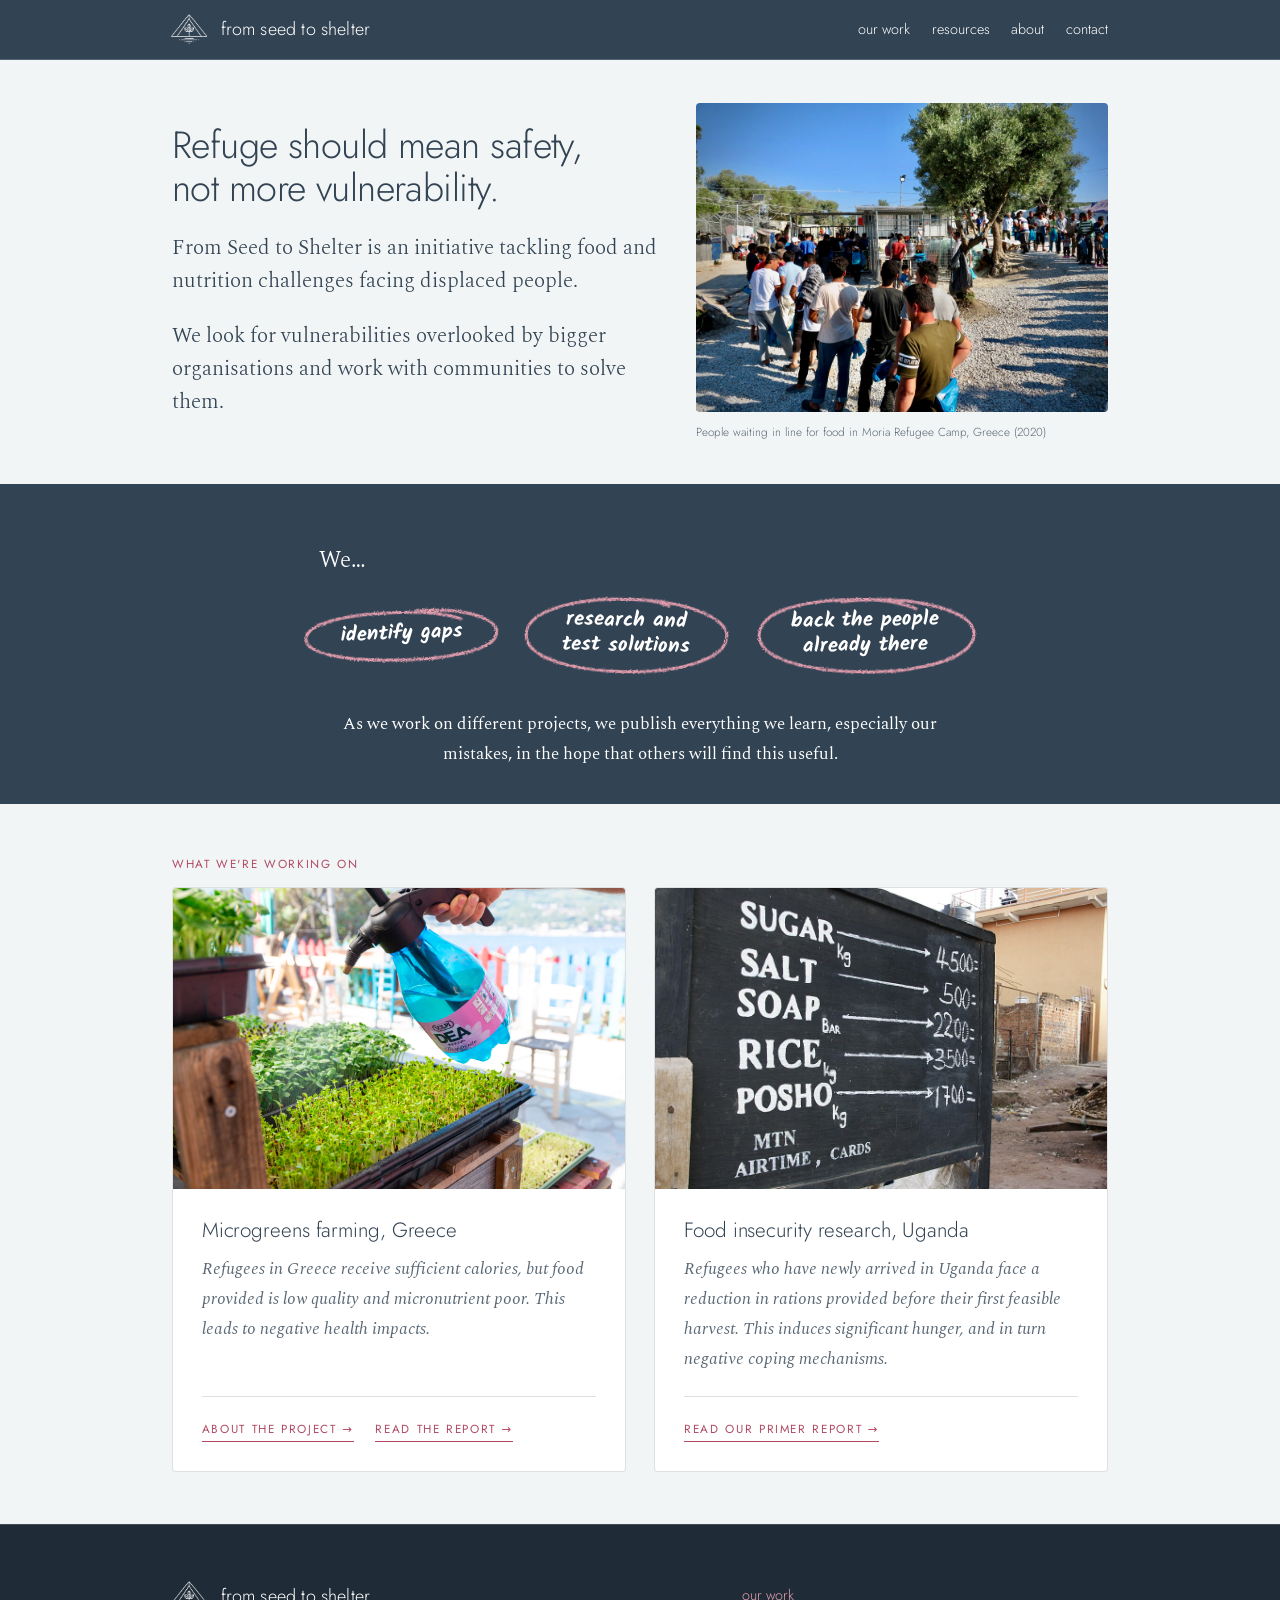
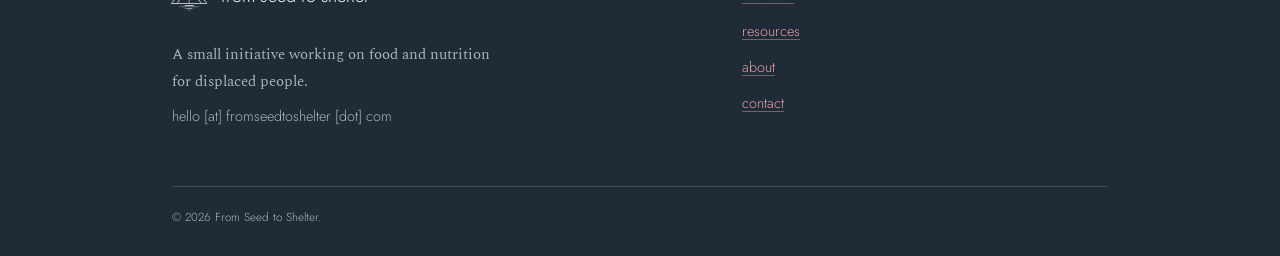
==== commit 10c1687a: "Home: lead the ringed notes with 'We…' and set them in Kalam Bold 'We…' sits above the leftmost ring" ====
--- a/index.html
+++ b/index.html
@@ -92,7 +92,7 @@
 
   <!-- ===================================================================
        What we do — Slate. Three circled notes, then one short paragraph. The
-       notes are set in Caveat Brush and ringed in crayon: the one
+       notes are set in Kalam Bold and ringed in crayon: the one
        hand-drawn moment on the site. The sentence they answer ("we look for
        vulnerabilities… work with communities…") is the hero lead above.
 
@@ -109,17 +109,21 @@
     <div class="wrap wrap--wide">
       <h2 id="what-heading" class="visually-hidden">What we do</h2>
 
-      <ul class="notes">
-        <li class="note">
-          <span class="note__text">We identify gaps<svg class="note__ring crayon" viewBox="0 0 100 40" preserveAspectRatio="none" aria-hidden="true" focusable="false"><path d="M58 3 C 85 2, 99 12, 97 22 C 95 34, 70 39, 46 38 C 20 37, 2 31, 3 20 C 4 9, 25 3, 52 4 C 64 4, 72 6, 80 10"/></svg></span>
-        </li>
-        <li class="note">
-          <span class="note__text">We research<br> and test solutions<svg class="note__ring crayon" viewBox="0 0 100 40" preserveAspectRatio="none" aria-hidden="true" focusable="false"><path d="M50 3 C 78 3, 98 11, 98 20 C 98 31, 76 38, 50 38 C 24 38, 2 32, 2 21 C 2 10, 22 4, 44 3 C 56 3, 64 3, 70 6"/></svg></span>
-        </li>
-        <li class="note">
-          <span class="note__text">We back the people<br> already there<svg class="note__ring crayon" viewBox="0 0 100 40" preserveAspectRatio="none" aria-hidden="true" focusable="false"><path d="M40 4 C 70 1, 98 9, 97 21 C 96 33, 72 39, 48 38 C 22 37, 3 30, 4 19 C 5 8, 22 3, 46 3 C 58 3, 66 5, 72 8"/></svg></span>
-        </li>
-      </ul>
+      <div class="notes-group">
+        <p class="notes__lead">We…</p>
+
+        <ul class="notes">
+          <li class="note">
+            <span class="note__text">identify gaps<svg class="note__ring crayon" viewBox="0 0 100 40" preserveAspectRatio="none" aria-hidden="true" focusable="false"><path d="M58 3 C 85 2, 99 12, 97 22 C 95 34, 70 39, 46 38 C 20 37, 2 31, 3 20 C 4 9, 25 3, 52 4 C 64 4, 72 6, 80 10"/></svg></span>
+          </li>
+          <li class="note">
+            <span class="note__text">research and<br> test solutions<svg class="note__ring crayon" viewBox="0 0 100 40" preserveAspectRatio="none" aria-hidden="true" focusable="false"><path d="M50 3 C 78 3, 98 11, 98 20 C 98 31, 76 38, 50 38 C 24 38, 2 32, 2 21 C 2 10, 22 4, 44 3 C 56 3, 64 3, 70 6"/></svg></span>
+          </li>
+          <li class="note">
+            <span class="note__text">back the people<br> already there<svg class="note__ring crayon" viewBox="0 0 100 40" preserveAspectRatio="none" aria-hidden="true" focusable="false"><path d="M40 4 C 70 1, 98 9, 97 21 C 96 33, 72 39, 48 38 C 22 37, 3 30, 4 19 C 5 8, 22 3, 46 3 C 58 3, 66 5, 72 8"/></svg></span>
+          </li>
+        </ul>
+      </div>
 
       <p class="notes__close">
         As we work on different projects, we publish everything we learn,
--- a/css/style.css
+++ b/css/style.css
@@ -63,9 +63,9 @@
 /* Handwriting, for the ringed notes on the home page and nothing else.
    Latin subset only (Google Fonts' "latin" range), SIL OFL. */
 @font-face {
-  font-family: "Caveat Brush";
-  src: url("../fonts/caveat-brush-400.woff2") format("woff2");
-  font-weight: 400;
+  font-family: "Kalam";
+  src: url("../fonts/kalam-700.woff2") format("woff2");
+  font-weight: 700;
   font-style: normal;
   font-display: swap;
 }
@@ -108,7 +108,7 @@
                   system-ui, -apple-system, "Segoe UI", sans-serif;
   --font-body:    "Spectral", "Iowan Old Style", "Palatino Linotype",
                   Palatino, Georgia, "Times New Roman", serif;
-  --font-hand:    "Caveat Brush", "Segoe Print", "Bradley Hand", cursive;
+  --font-hand:    "Kalam", "Segoe Print", "Bradley Hand", cursive;
 
   /* 1.25 scale, hand-tuned. Body is 19px. */
   --t--1:   0.8125rem;  /* 13px — eyebrows, captions, meta                   */
@@ -631,7 +631,7 @@
 
 
 /* ----------------------------------------------------------------------------
-   9. Notes — "what we do". Three phrases in Caveat Brush, each ringed
+   9. Notes — "what we do". Three phrases in Kalam Bold, each ringed
       in crayon, then
       a short paragraph. The only hand-drawn moment on the site; it answers
       the hero lead directly above ("we look for vulnerabilities… work with
@@ -658,6 +658,19 @@
 
 .filter-defs { position: absolute; }
 
+/* The group shrinks to the row of rings and centres, so "We…" (flush left
+   inside it) sits above the leftmost ring. Each ring finishes the sentence. */
+.notes-group {
+  width: fit-content;
+  margin-inline: auto;
+}
+
+.notes__lead {
+  margin: 0 0 var(--sp-5);
+  font-weight: 300;
+  font-size: var(--t-2);
+}
+
 .notes {
   display: flex;
   flex-wrap: wrap;
@@ -679,7 +692,7 @@
   white-space: nowrap;
   padding: var(--sp-2) var(--sp-5);
   font-family: var(--font-hand);
-  font-weight: 400;
+  font-weight: 700;
   font-size: var(--t-1);
   line-height: 1.2;
   text-align: center;
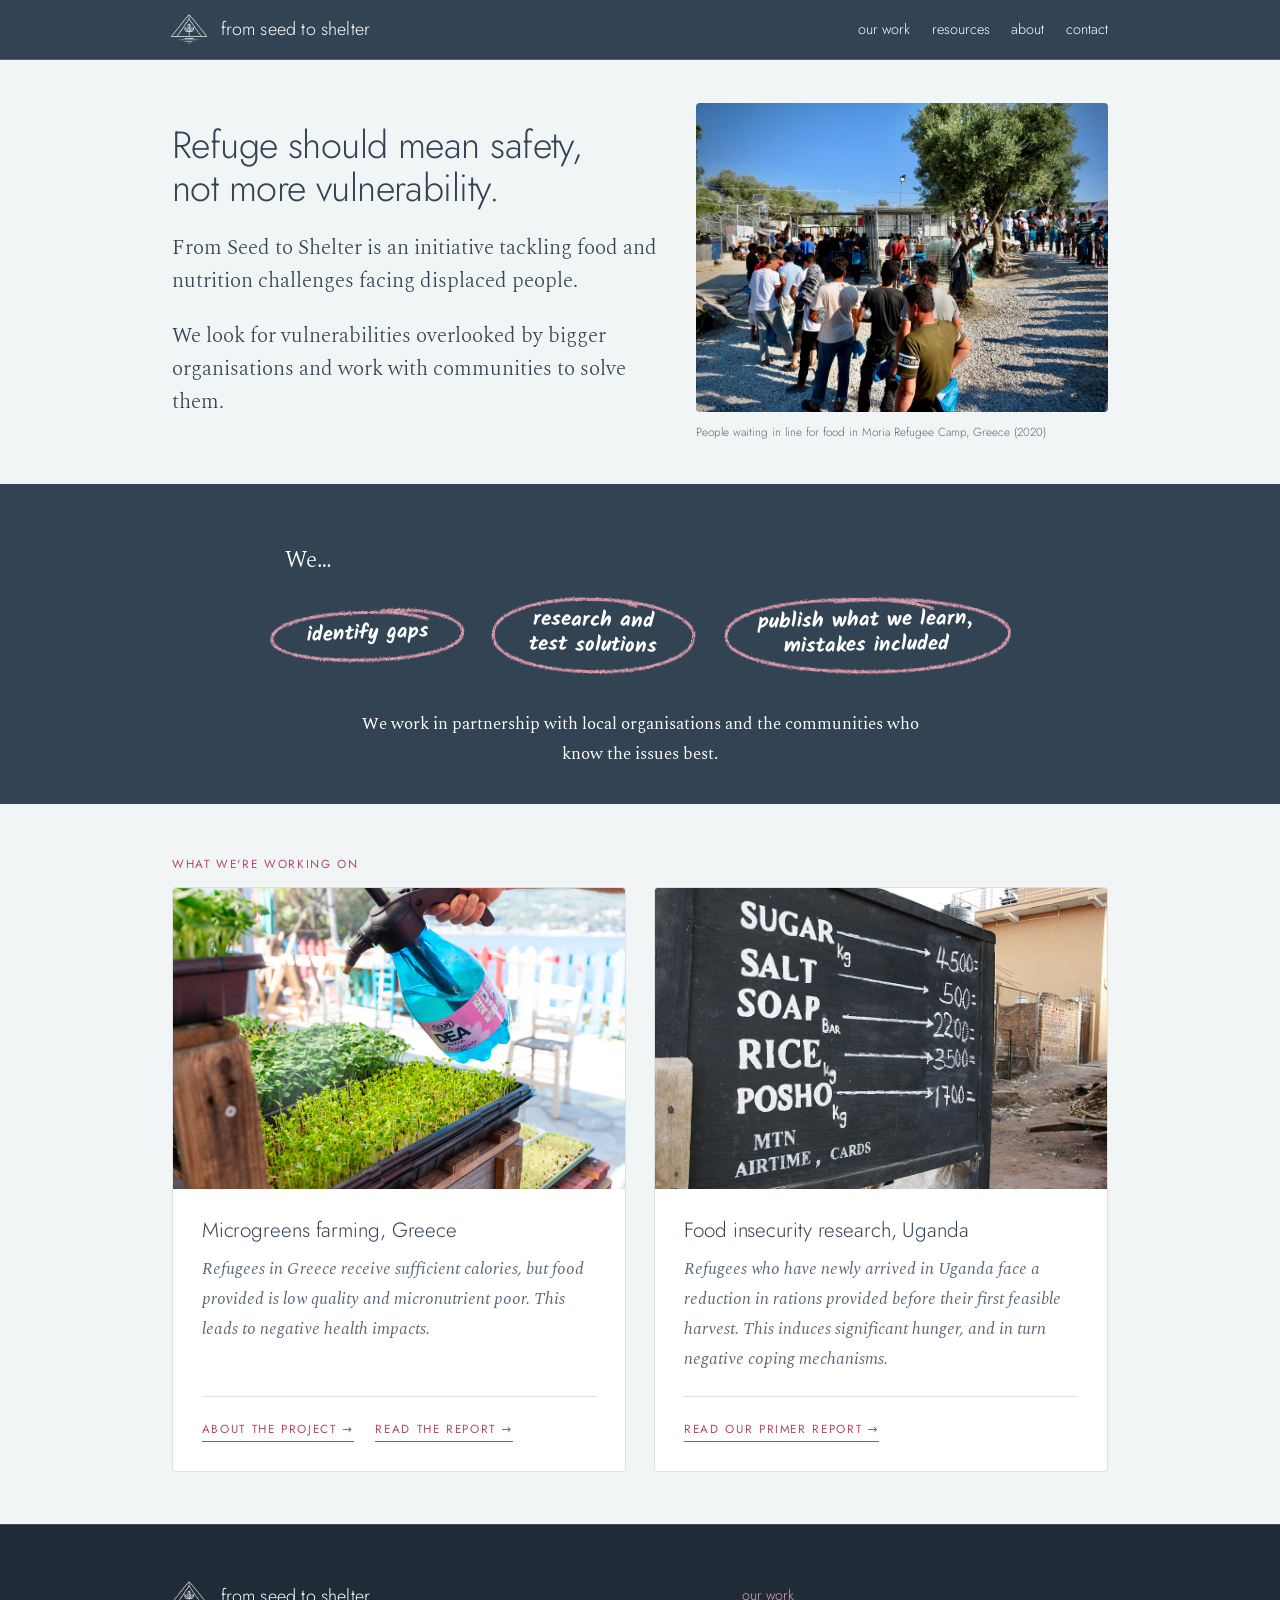
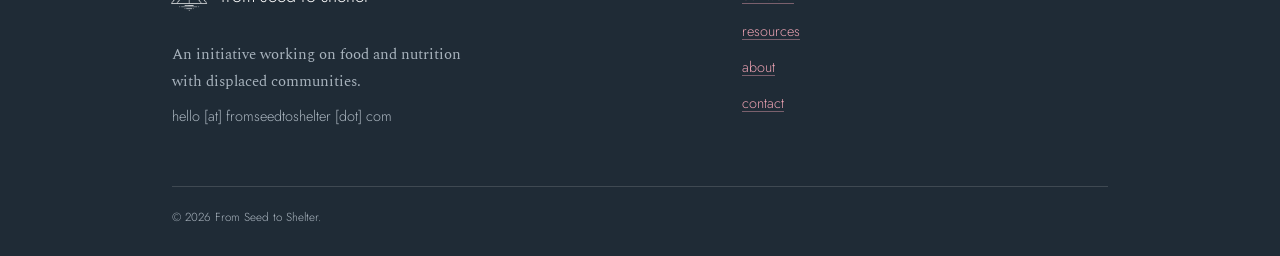
==== commit 86fba4db: "Reword footer blurb and home notes; stop primer underlining site links - Footer, every page: "An ini" ====
--- a/index.html
+++ b/index.html
@@ -120,15 +120,14 @@
             <span class="note__text">research and<br> test solutions<svg class="note__ring crayon" viewBox="0 0 100 40" preserveAspectRatio="none" aria-hidden="true" focusable="false"><path d="M50 3 C 78 3, 98 11, 98 20 C 98 31, 76 38, 50 38 C 24 38, 2 32, 2 21 C 2 10, 22 4, 44 3 C 56 3, 64 3, 70 6"/></svg></span>
           </li>
           <li class="note">
-            <span class="note__text">back the people<br> already there<svg class="note__ring crayon" viewBox="0 0 100 40" preserveAspectRatio="none" aria-hidden="true" focusable="false"><path d="M40 4 C 70 1, 98 9, 97 21 C 96 33, 72 39, 48 38 C 22 37, 3 30, 4 19 C 5 8, 22 3, 46 3 C 58 3, 66 5, 72 8"/></svg></span>
+            <span class="note__text">publish what we learn,<br> mistakes included<svg class="note__ring crayon" viewBox="0 0 100 40" preserveAspectRatio="none" aria-hidden="true" focusable="false"><path d="M40 4 C 70 1, 98 9, 97 21 C 96 33, 72 39, 48 38 C 22 37, 3 30, 4 19 C 5 8, 22 3, 46 3 C 58 3, 66 5, 72 8"/></svg></span>
           </li>
         </ul>
       </div>
 
       <p class="notes__close">
-        As we work on different projects, we publish everything we learn,
-        especially our mistakes, in the hope that others will find this
-        useful.
+        We work in partnership with local organisations and the
+        communities who know the issues best.
       </p>
     </div>
   </section>
@@ -208,8 +207,8 @@
           <span class="brand__name">from seed to shelter</span>
         </a>
         <p class="footer__blurb">
-          A small initiative working on food and nutrition for displaced
-          people.
+          An initiative working on food and nutrition with displaced
+          communities.
         </p>
         <!-- Written out, never a mailto: — site-wide rule, see CLAUDE.md. -->
         <p class="footer__address">hello [at] fromseedtoshelter [dot] com</p>
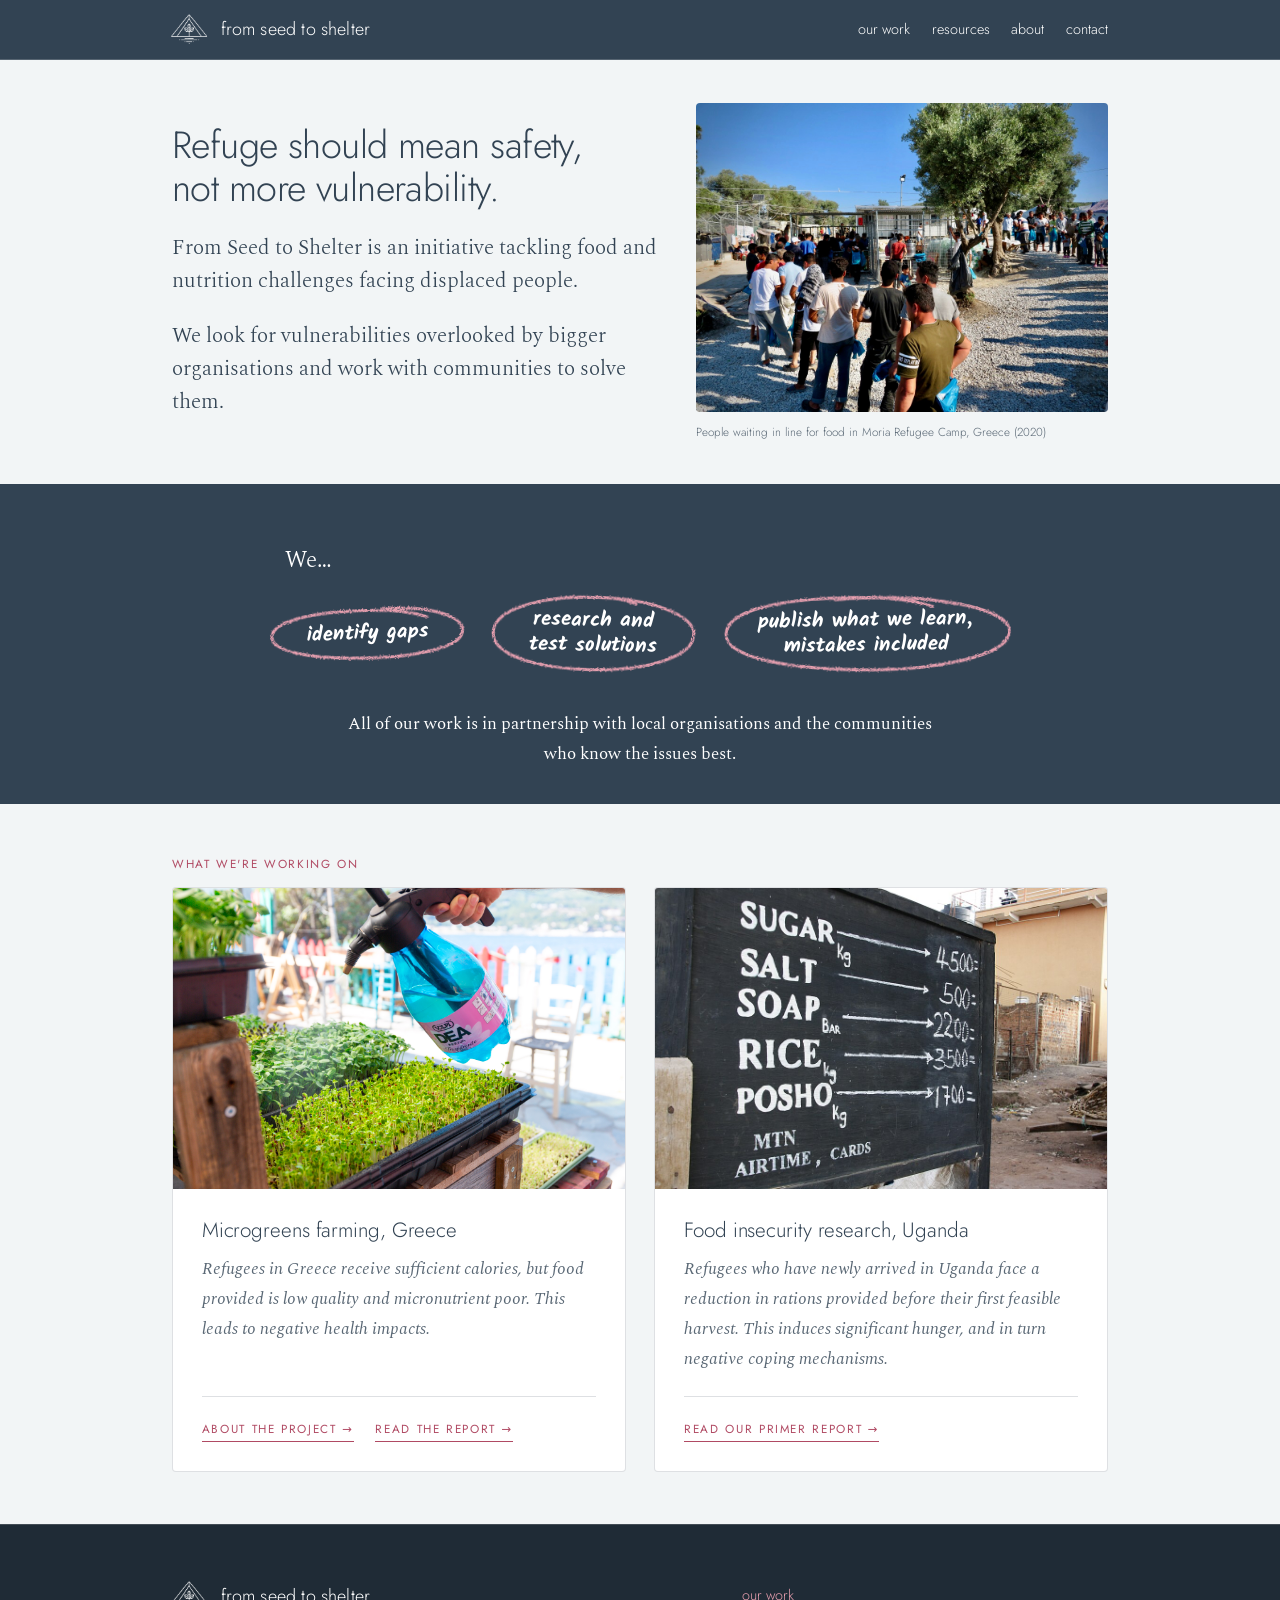
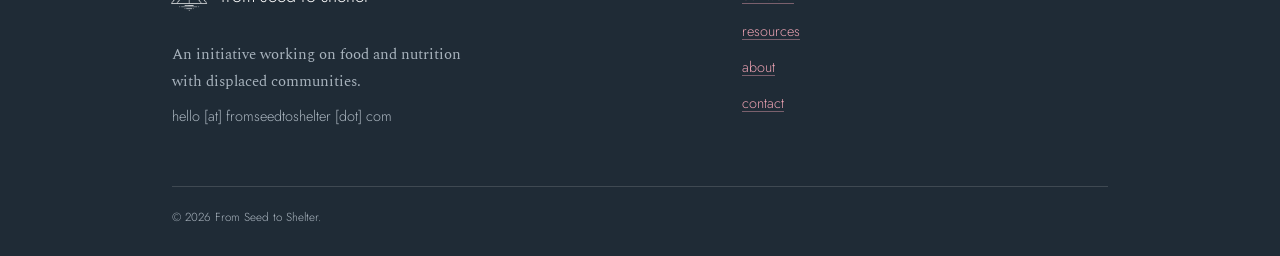
==== commit afc1b61a: "Home: 'all of our work is in partnership…'; centre text in the rings Raise each ring 0.1em: Kalam's " ====
--- a/index.html
+++ b/index.html
@@ -126,8 +126,8 @@
       </div>
 
       <p class="notes__close">
-        We work in partnership with local organisations and the
-        communities who know the issues best.
+        All of our work is in partnership with local organisations and
+        the communities who know the issues best.
       </p>
     </div>
   </section>
--- a/css/style.css
+++ b/css/style.css
@@ -704,10 +704,12 @@
 
 /* Replaced elements do not stretch between insets, so the ring is sized
    explicitly: 10% larger than the text box plus a fixed em overhang, so it
-   tracks the type. Equal overhang on each side keeps the text centred. */
+   tracks the type. Equal overhang left and right keeps the text centred;
+   the ring sits 0.1em high because Kalam's ink rides high in its line box,
+   and a geometrically centred ring looked low. */
 .note__ring {
   position: absolute;
-  top: calc(-0.3em - 5%);
+  top: calc(-0.4em - 5%);
   left: calc(-0.5em - 5%);
   width: calc(110% + 1em);
   height: calc(110% + 0.6em);
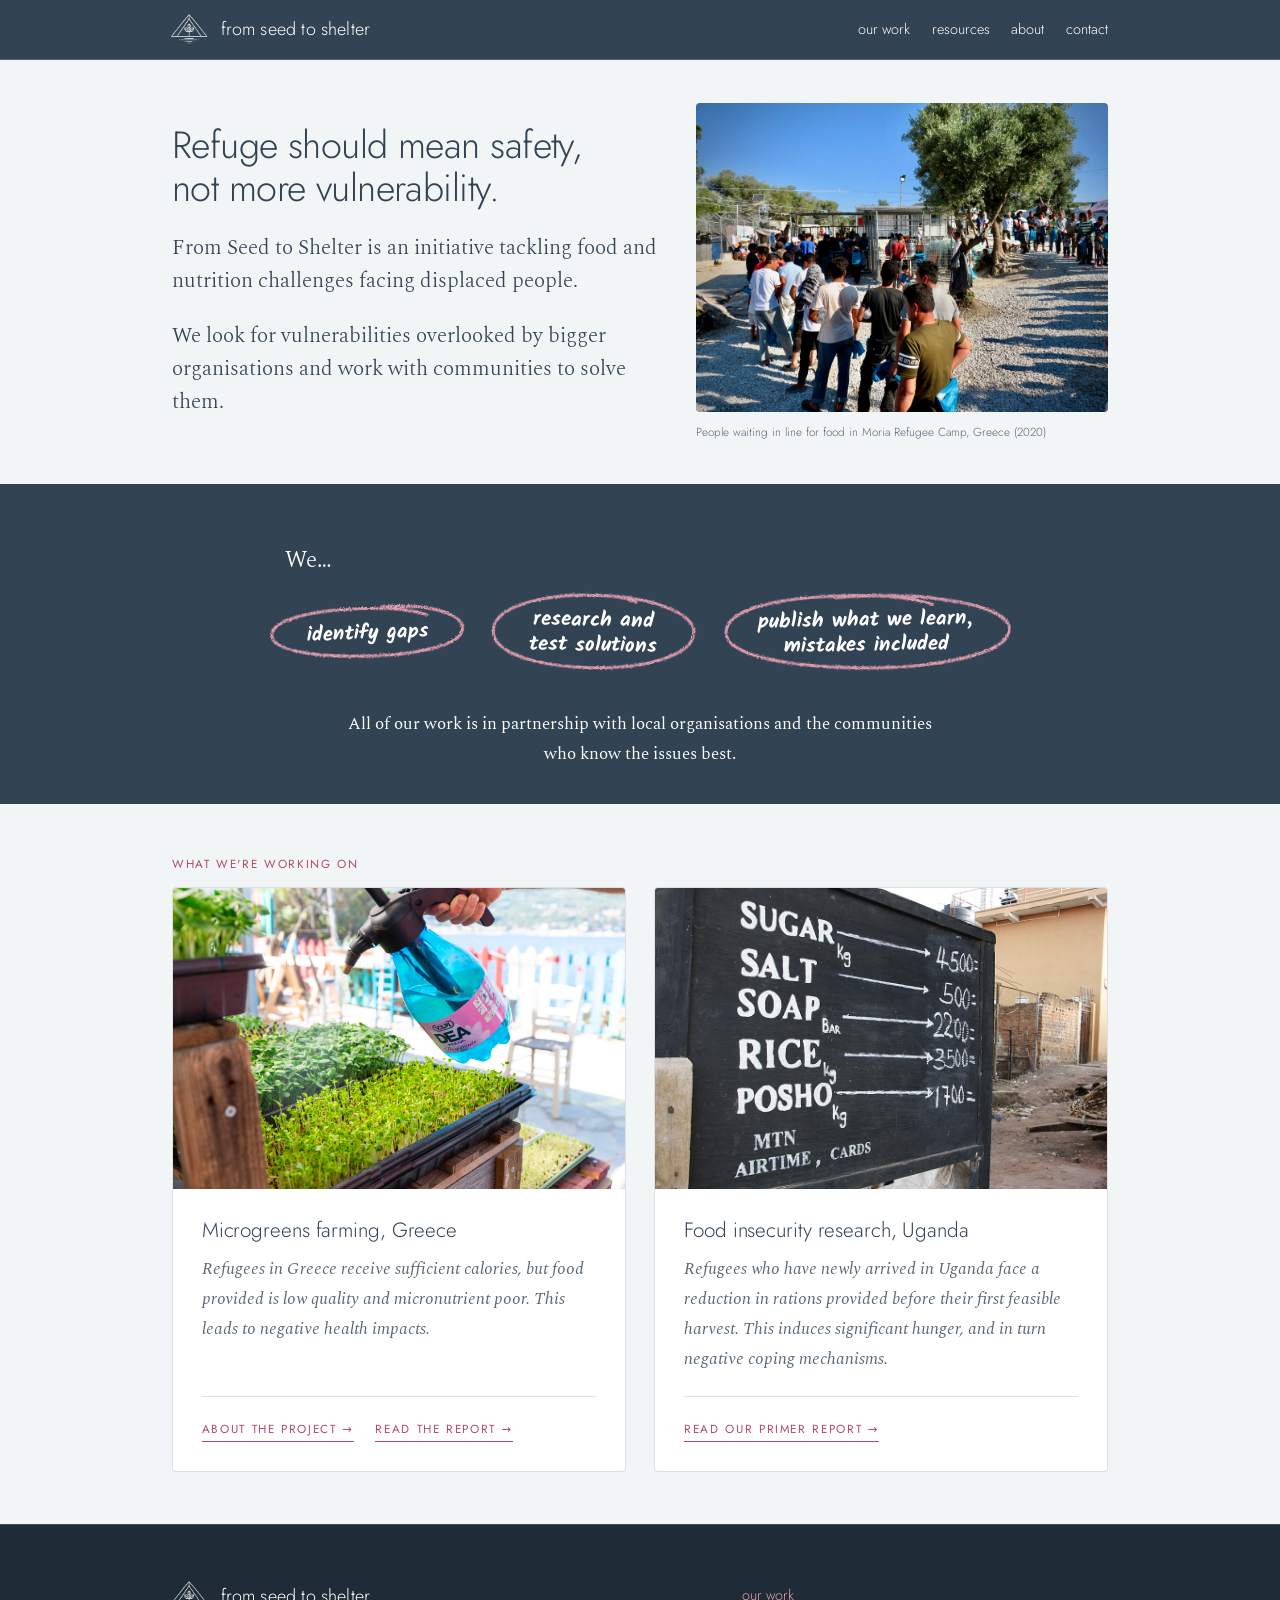
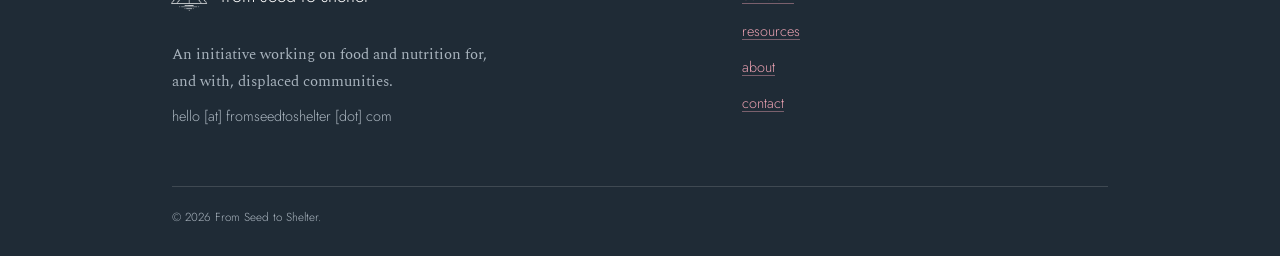
==== commit 150967e1: "Footer: 'for, and with, displaced communities'; lower the rings 1px Co-Authored-By: Claude Opus 5.5 " ====
--- a/index.html
+++ b/index.html
@@ -207,8 +207,8 @@
           <span class="brand__name">from seed to shelter</span>
         </a>
         <p class="footer__blurb">
-          An initiative working on food and nutrition with displaced
-          communities.
+          An initiative working on food and nutrition for, and with,
+          displaced communities.
         </p>
         <!-- Written out, never a mailto: — site-wide rule, see CLAUDE.md. -->
         <p class="footer__address">hello [at] fromseedtoshelter [dot] com</p>
--- a/css/style.css
+++ b/css/style.css
@@ -705,11 +705,11 @@
 /* Replaced elements do not stretch between insets, so the ring is sized
    explicitly: 10% larger than the text box plus a fixed em overhang, so it
    tracks the type. Equal overhang left and right keeps the text centred;
-   the ring sits 0.1em high because Kalam's ink rides high in its line box,
-   and a geometrically centred ring looked low. */
+   the ring sits 0.19em (about 4px) high because Kalam's ink rides high in
+   its line box, and a geometrically centred ring looked low. */
 .note__ring {
   position: absolute;
-  top: calc(-0.4em - 5%);
+  top: calc(-0.49em - 5%);
   left: calc(-0.5em - 5%);
   width: calc(110% + 1em);
   height: calc(110% + 0.6em);
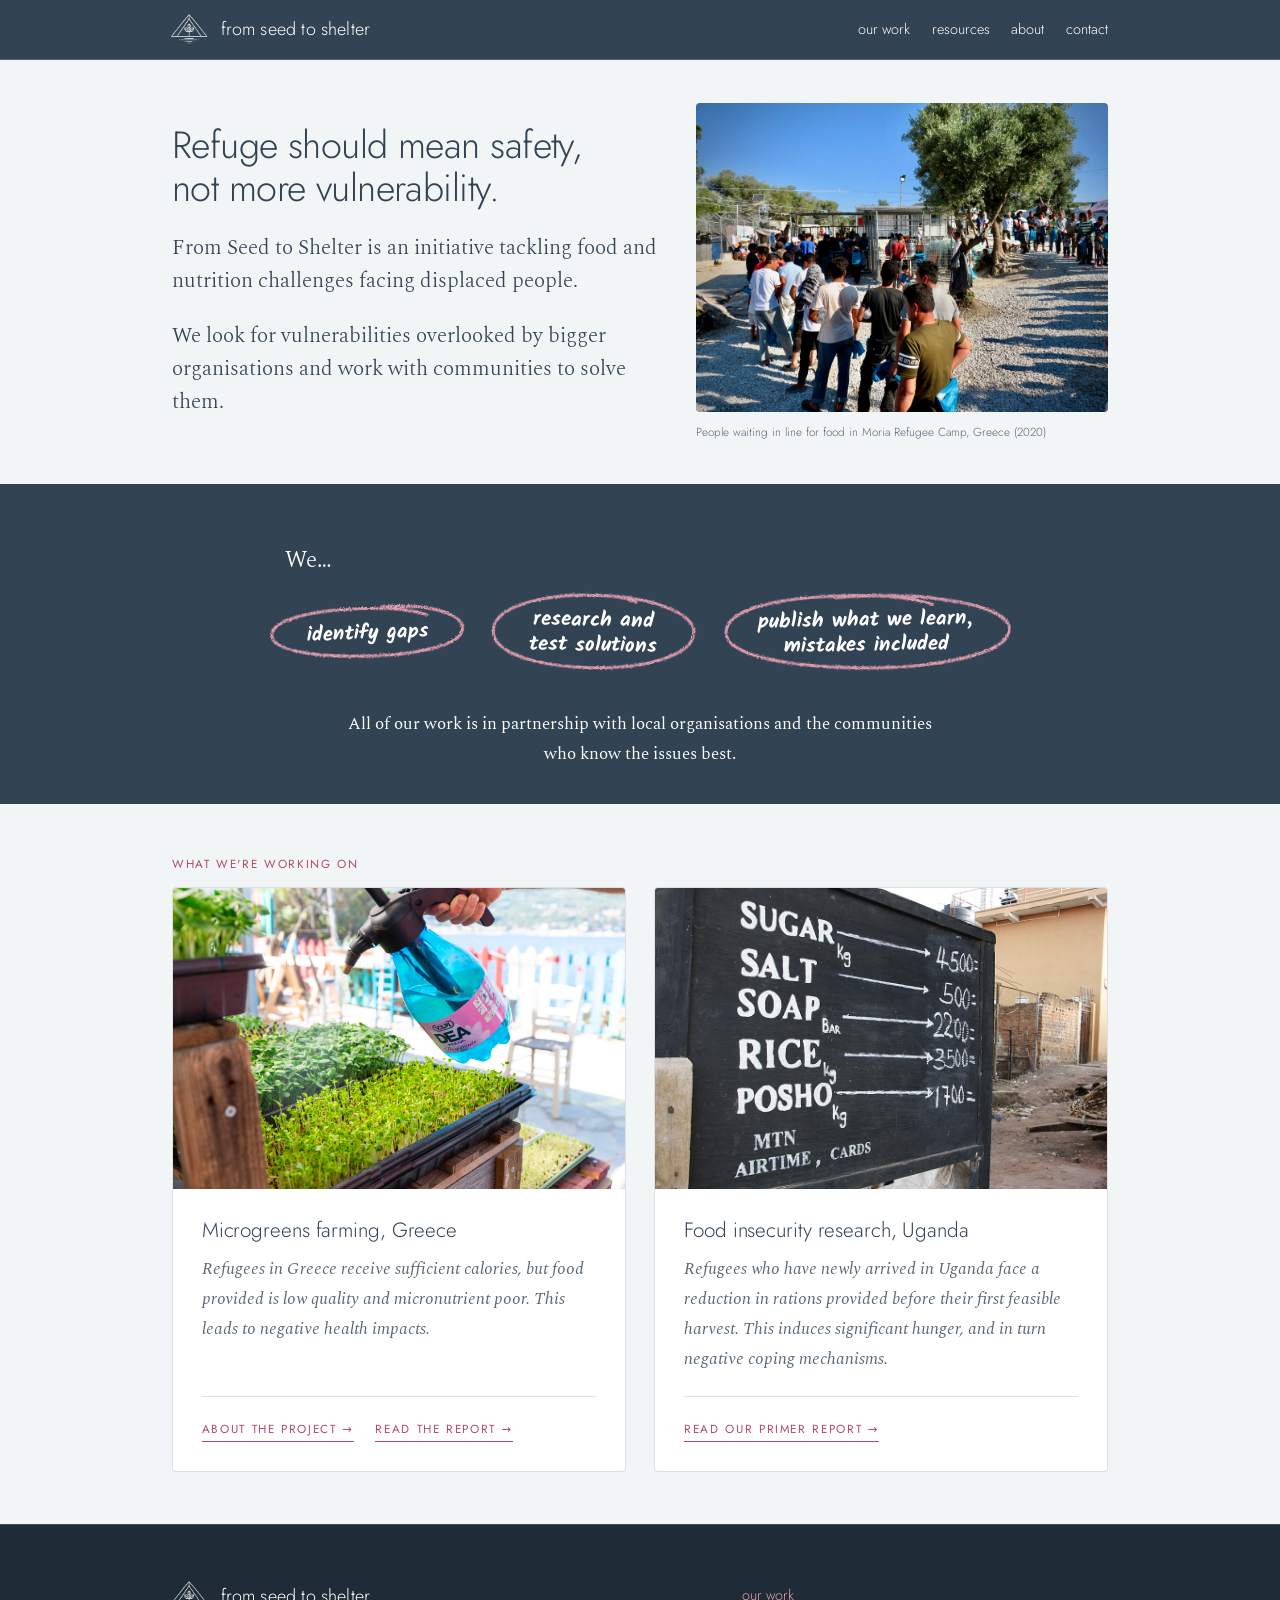
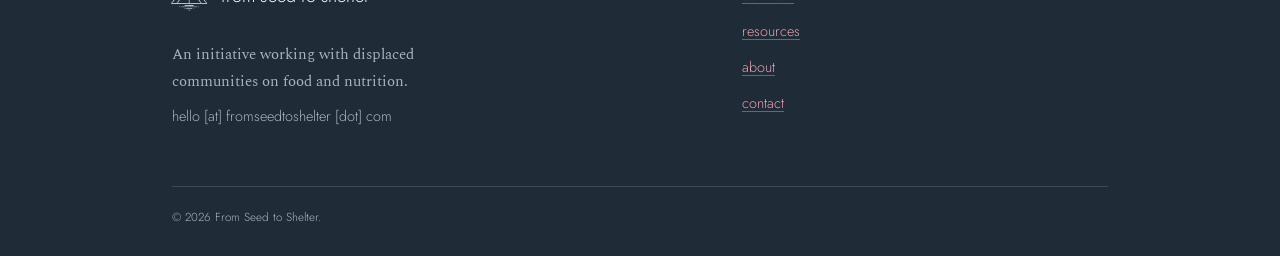
==== commit 095bae4c: "Footer: 'working with displaced communities on food and nutrition' Co-Authored-By: Claude Opus 5.5 <" ====
--- a/index.html
+++ b/index.html
@@ -207,8 +207,8 @@
           <span class="brand__name">from seed to shelter</span>
         </a>
         <p class="footer__blurb">
-          An initiative working on food and nutrition for, and with,
-          displaced communities.
+          An initiative working with displaced communities on food and
+          nutrition.
         </p>
         <!-- Written out, never a mailto: — site-wide rule, see CLAUDE.md. -->
         <p class="footer__address">hello [at] fromseedtoshelter [dot] com</p>
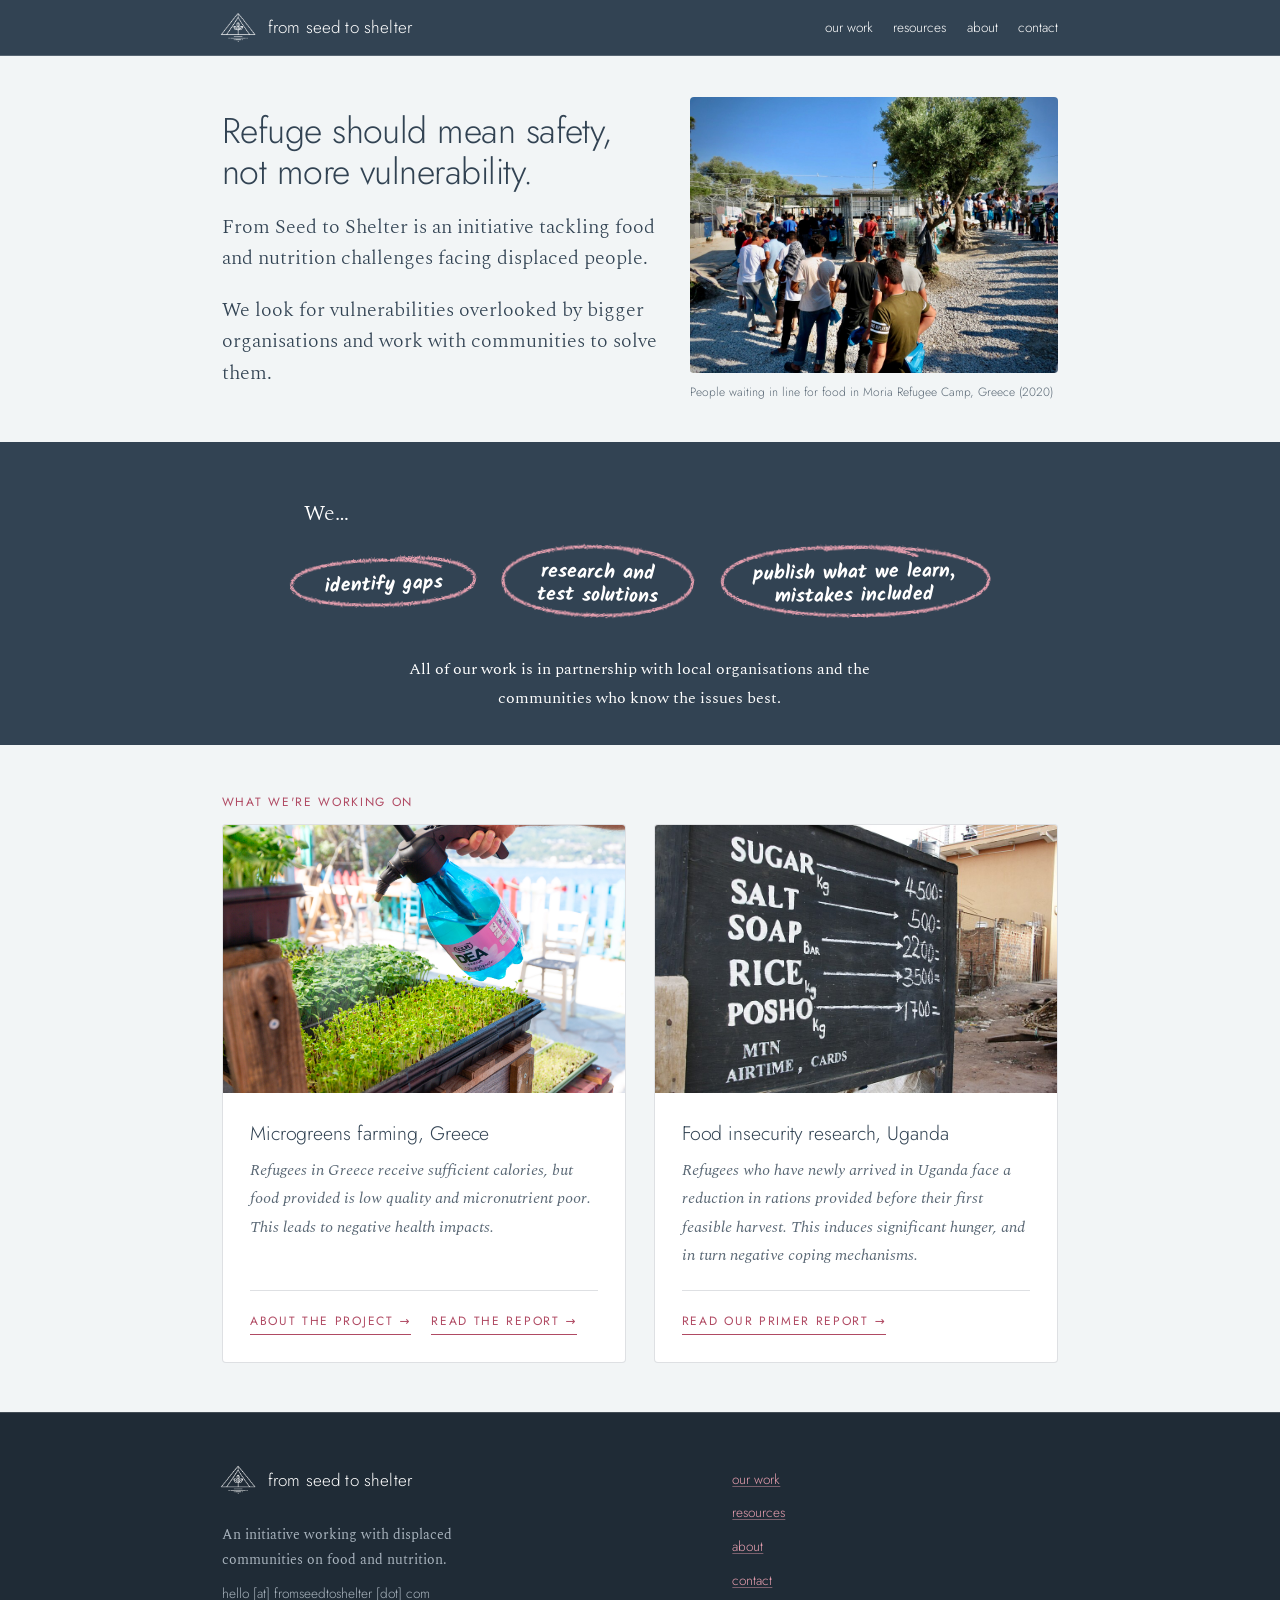
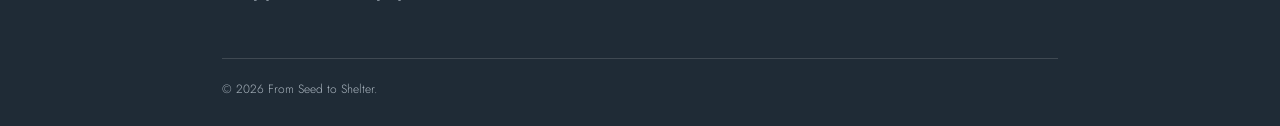
==== commit 85af897e: "Home and work: card photos link to the project page or the primer Clicking a card photo now goes whe" ====
--- a/index.html
+++ b/index.html
@@ -145,9 +145,11 @@
       <ul class="cards">
         <li class="card">
           <div class="card__media">
-            <img src="img/spray_bottle.jpg"
-                 alt="A hand misting trays of microgreens with a spray bottle."
-                 width="5760" height="3840">
+            <a class="card__media-link" href="greece.html" tabindex="-1" aria-hidden="true">
+              <img src="img/spray_bottle.jpg"
+                   alt="A hand misting trays of microgreens with a spray bottle."
+                   width="5760" height="3840">
+            </a>
           </div>
           <div class="card__body">
             <h3 class="card__place">Microgreens farming, Greece</h3>
@@ -171,9 +173,11 @@
 
         <li class="card">
           <div class="card__media">
-            <img src="img/Markets_Uganda.jpg"
-                 alt="A hand-lettered board at a Ugandan market listing prices in shillings for sugar, salt, soap, rice and posho."
-                 width="960" height="640">
+            <a class="card__media-link" href="docs/uganda-food-insecurity-primer.html" tabindex="-1" aria-hidden="true">
+              <img src="img/Markets_Uganda.jpg"
+                   alt="A hand-lettered board at a Ugandan market listing prices in shillings for sugar, salt, soap, rice and posho."
+                   width="960" height="640">
+            </a>
           </div>
           <div class="card__body">
             <h3 class="card__place">Food insecurity research, Uganda</h3>
--- a/css/style.css
+++ b/css/style.css
@@ -14,7 +14,7 @@
    License, so redistribution here is permitted. Total 93KB for all four files,
    cached once across all five pages.
 
-     jost-var.woff2            27KB   variable, covers 300–400 in one file
+     jost-var.woff2            27KB   variable; 300–500 used, from one file
      spectral-300.woff2        22KB
      spectral-400.woff2        21KB
      spectral-400-italic.woff2 22KB
@@ -24,13 +24,14 @@
    the reflow on a slow connection.
 ---------------------------------------------------------------------------- */
 
-/* Jost is a variable font. One file serves both weights; the range below lets
-   the browser interpolate 300 and 400 rather than synthesising either. */
+/* Jost is a variable font. One file serves every weight; the range below lets
+   the browser interpolate 300 to 500 rather than synthesising any of them.
+   500 is used only for the sub-headings on greece.html. */
 @font-face {
   font-family: "Jost";
   src: url("../fonts/jost-var.woff2") format("woff2-variations"),
        url("../fonts/jost-var.woff2") format("woff2");
-  font-weight: 300 400;
+  font-weight: 300 500;
   font-style: normal;
   font-display: swap;
 }
@@ -114,6 +115,7 @@
   --t--1:   0.8125rem;  /* 13px — eyebrows, captions, meta                   */
   --t-0:    1.1875rem;  /* 19px — body                                       */
   --t-1:    1.4375rem;  /* 23px — lead paragraph, card headings              */
+  --t-small: 1rem;      /* 16px — body copy in compact panels                */
   --t-2:    1.625rem;   /* 26px — section headings                           */
   --t-3:    2rem;       /* 32px — page headings                              */
   --t-4:    clamp(2.125rem, 1.5rem + 2.6vw, 2.625rem); /* 34 → 42px — hero   */
@@ -152,14 +154,17 @@
   /* --- Layout ----------------------------------------------------------- */
   /* In rem, not px, so the columns follow the root scale. If the type shrank
      and these did not, the same 720px would hold ~73 characters and break the
-     measure below. 45rem/70rem are 720px/1120px at the base scale. */
+     measure below. 45rem/66.5rem are 720px/1064px at the base scale, 612px/904px
+     on desktop. 66.5rem, down from 70rem, is for the side margins: the wide band
+     read as running edge to edge on a laptop. */
   --container: 45rem;   /* the column everything aligns to                   */
-  --container-wide: 70rem;    /* cards, two-up grids                         */
+  --container-wide: 66.5rem;    /* cards, two-up grids                         */
   --measure: 66ch;      /* prose measure — the brief's 65–70 characters      */
   --gutter: clamp(1.25rem, 5vw, 2.5rem);
 
   --radius: 4px;        /* 4px or square. Nothing larger.                    */
   --stroke-crayon: 3px;   /* hand-drawn marks in "what we do"               */
+  --stroke-bar: 3px;      /* short accent bar above part headings           */
 }
 
 /* Dark sections re-point the semantic tokens; components stay unchanged. */
@@ -245,26 +250,33 @@
    the single lever that moves the whole system: type, spacing and the two
    containers come down together and every relationship between them survives.
    Percent, not px, so a reader who has raised their browser font size keeps
-   that increase — this reduces their size by a tenth, it does not override it.
-
-   Desktop only. At 90% the --t--1 tier lands at 11.7px, and the small end of
-   this design is tuned for a phone read in daylight (see the body weight note
-   below), so the reduction would cost more there than it gains. 760px is where
+   that increase — this scales their size down, it does not override it.
+
+   Desktop only, at 85%: body lands at 16.2px. The small end of this design is
+   tuned for a phone read in daylight (see the body weight note below), so the
+   reduction would cost more there than it gains. 760px is where
    the team, resource and project grids already go multi-column, so the change
    in scale lands inside a reflow that was happening anyway rather than on its
-   own. Every breakpoint in this file is in px and so none of them shift. */
+   own. Every breakpoint in this file is in px and so none of them shift.
+
+   The primer's <main> is set in px, so it does not move; only its shared header
+   and footer follow this. */
 @media (min-width: 760px) {
-  html { font-size: 90%; }
+  html { font-size: 85%; }
 
   /* The rem ends of these two follow the root, but the vw term in the middle
      does not, and it is what governs section padding from 760px to about
      1200px — leaving it would shrink the type there and not the rhythm around
-     it. Same coefficients, less a tenth. The other vw clamps (--gutter, --t-4,
+     it. Same coefficients, times 0.85. The other vw clamps (--gutter, --t-4,
      --t-fig, --t-addr) sit pinned to their rem maximum at every width this
-     query covers, so they already come down with the root and need nothing. */
+     query covers, so they already come down with the root and need nothing.
+
+     --t--1 is held at 12px: scaled with the rest it would be 11px, too small
+     for captions and footnotes. */
   :root {
-    --section-y:       clamp(2.25rem, 4.05vw, 3.75rem);
-    --section-y-tight: clamp(1.75rem, 2.7vw, 2.5rem);
+    --section-y:       clamp(2.25rem, 3.825vw, 3.75rem);
+    --section-y-tight: clamp(1.75rem, 2.55vw, 2.5rem);
+    --t--1:            0.8824rem;
   }
 }
 
@@ -357,7 +369,10 @@
   max-width: calc(var(--measure) + 2 * var(--gutter));
 }
 
-/* Text blocks keep a readable width inside it: a .panel stretched to 1120px is
+/* greece.html is split into several .wrap blocks around the panel pair. */
+.page--read main .wrap + .wrap { margin-top: var(--sp-6); }
+
+/* Text blocks keep a readable width inside it: a .panel stretched to the wide band is
    mostly empty box. Both panels are capped identically — the results block and
    the limitations block must stay the same size as each other. */
 .page--wide .panel { max-width: var(--container); }
@@ -756,6 +771,11 @@
   object-fit: cover;
 }
 
+/* The photo links to the same page as the card's text link, for mouse and
+   touch. It is out of the tab order and hidden from screen readers, so
+   nobody meets the same destination twice. */
+.card__media-link { display: block; }
+
 .card__body {
   display: flex;
   flex-direction: column;
@@ -1019,6 +1039,54 @@
 /* For a photograph that wants to sit in a little from the column edges. */
 .figure--narrow { max-width: 40rem; }
 
+/* A photo set beside its text, alternating sides down greece.html, so the
+   page reads as text with pictures rather than a stack of large photos.
+   Full width on a phone, where a 40% photo would be a thumbnail. The
+   paragraph after it loses its flow margin so its first line sits level
+   with the top of the photo. */
+@media (min-width: 600px) {
+  .prose > .figure--aside {
+    width: 37%;
+    max-width: none;
+    margin-top: var(--sp-1);
+    margin-bottom: var(--sp-3);
+  }
+  .prose > .figure--left  { float: left;  margin-inline: 0 var(--sp-5); }
+  .prose > .figure--right { float: right; margin-inline: var(--sp-5) 0; }
+  .prose > .figure--aside + * { margin-top: 0; }
+}
+
+/* Each text block contains its own floats, so a short paragraph never lets
+   its photo hang into the next heading. */
+.page--read .prose { display: flow-root; }
+
+/* greece.html headings, in three clear steps: a light hero-size title, the
+   two parts (2025 pilot, 2026 pivot) larger and in Jost 400, and the
+   sub-headings in Jost 400 so they separate from the Spectral body. */
+.greece-title { font-size: var(--t-4); line-height: var(--lh-tight); margin-top: var(--sp-3); }
+.project > h2 { font-size: var(--t-3); font-weight: 400; }
+
+/* A short bar, not an underline: on this site an underline means a link.
+   Same idea as the bar under the primer's headings. */
+.project > h2::before {
+  content: "";
+  display: block;
+  width: var(--sp-7);
+  height: var(--stroke-bar);
+  margin-bottom: var(--sp-4);
+  background: var(--accent);
+}
+
+.project > h3,
+.greece-sub { font-weight: 500; }
+
+/* Sub-headings within a part, and the text under them. */
+.project > h3,
+.greece-sub { margin-top: var(--sp-6); }
+.project > h2 + h3 { margin-top: var(--sp-5); }
+.project > h3 + .prose,
+.greece-sub + .prose { margin-top: var(--sp-3); }
+
 .figure img {
   width: 100%;
   aspect-ratio: 3 / 2;
@@ -1049,13 +1117,30 @@
 
 .panel + .panel { margin-top: var(--sp-5); }
 
-/* Results and Limitations stacked at every width, results first (source
-   order), limitations directly beneath. One shared track, so the two are
-   always the same width. Never give the second one a narrower track. */
+/* Results and Limitations: stacked on narrow screens, results first (source
+   order), limitations directly beneath; side by side from 760px with
+   .panels--pair. Equal tracks either way, so the two are always the same
+   width and stretch to the same height. Never give the second one a
+   narrower track. */
 .panels {
   display: grid;
   grid-template-columns: 1fr;
   gap: var(--sp-5);
+}
+
+/* The pair sits in the reading column, so each panel is half its width.
+   Padding, gaps and type come down together to suit the narrower box —
+   identically for both panels, so neither reads as the lesser one. */
+@media (min-width: 760px) {
+  .panels--pair { grid-template-columns: 1fr 1fr; gap: var(--sp-4); }
+  .panels--pair > .panel { padding: var(--sp-5); }
+  .panels--pair .panel__label { margin-bottom: var(--sp-4); }
+  .panels--pair .panel > p,
+  .panels--pair .facts > li { font-size: var(--t-small); }
+  .panels--pair .panel > p + p { margin-top: var(--sp-4); }
+  .panels--pair .facts > li { padding-block: var(--sp-3); }
+  .panels--pair .facts > li:first-child { padding-top: 0; }
+  .panels--pair .fig { font-size: var(--t-0); }
 }
 
 /* Grid gap does the spacing, and the pair spans the full column rather than
@@ -1206,6 +1291,10 @@
 .resource__foot { margin-top: auto; padding-top: var(--sp-5); }
 
 .resource--pending { border-style: dashed; }
+
+/* On a Paper section (the videos on resources.html) the cards invert to Mist,
+   so they still read as cards rather than outlines on white. */
+.section--paper .resources { --bg-raised: var(--mist); }
 
 
 /* ----------------------------------------------------------------------------
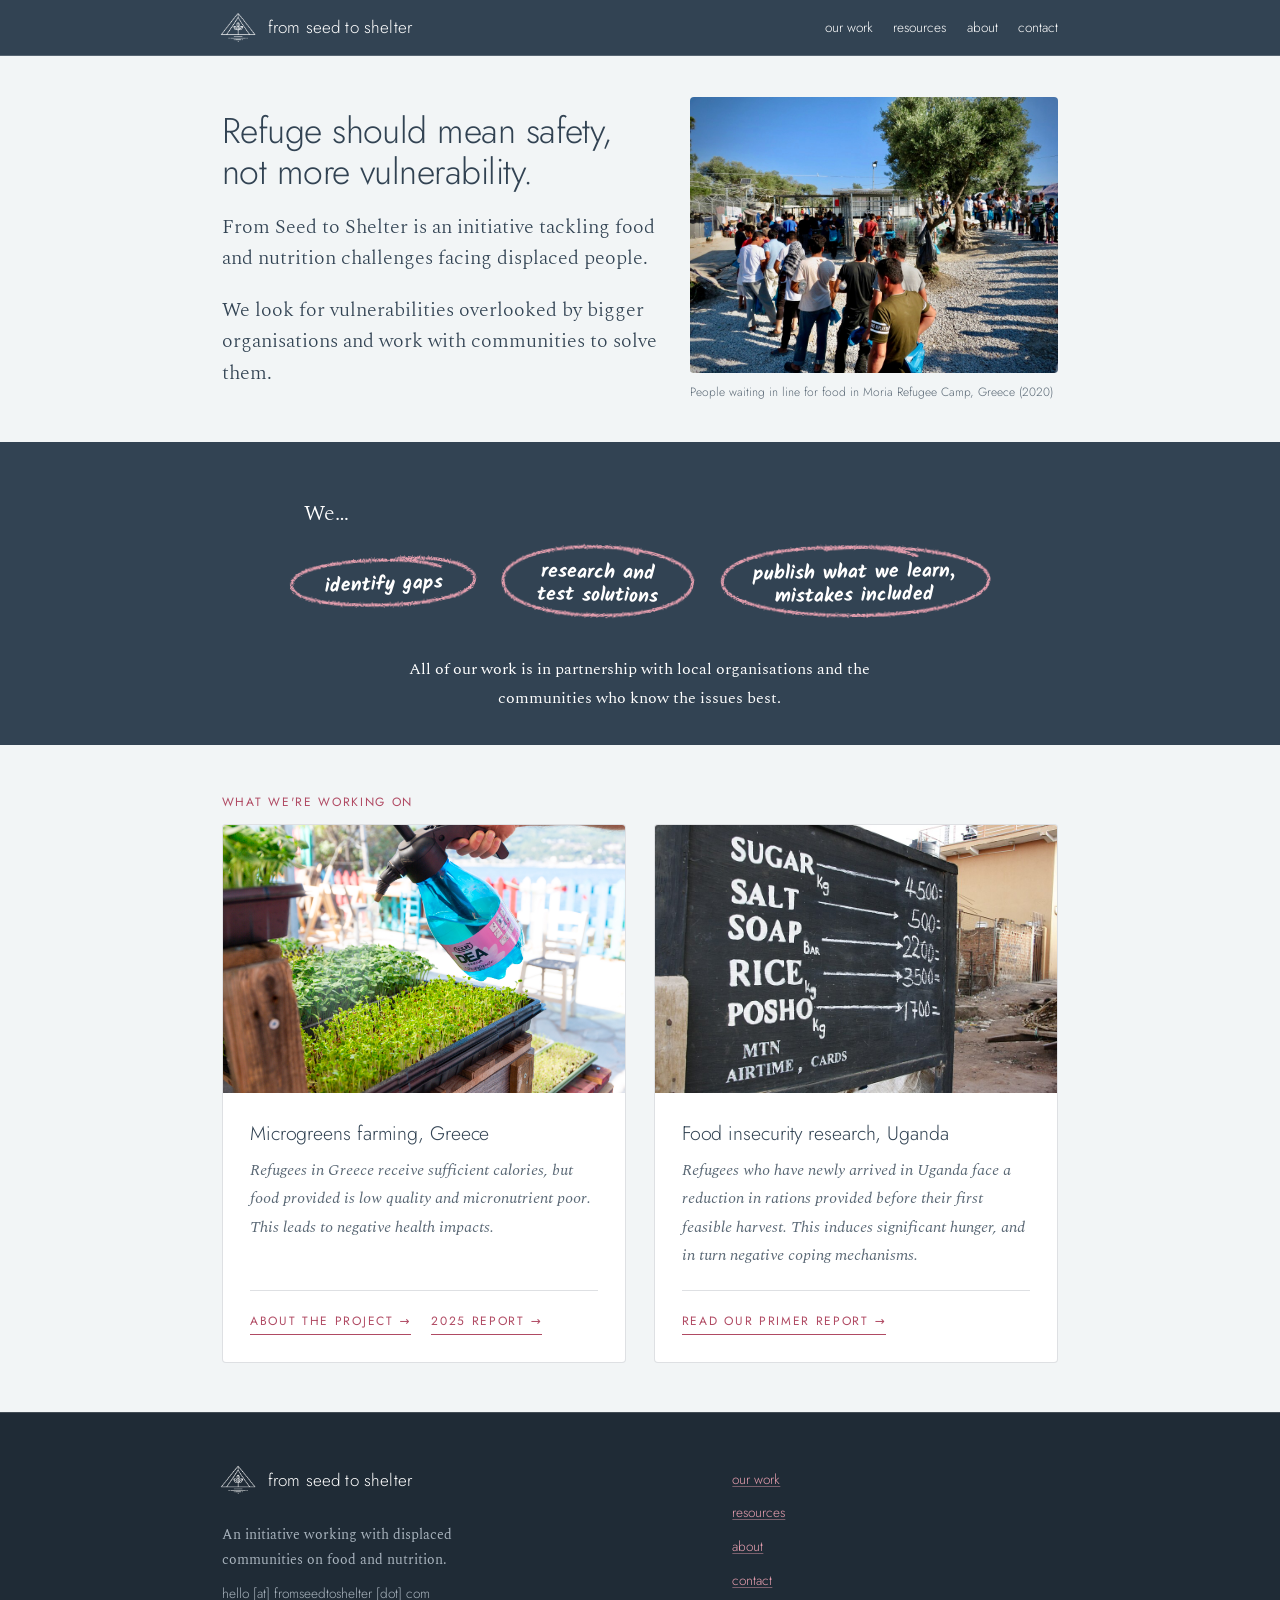
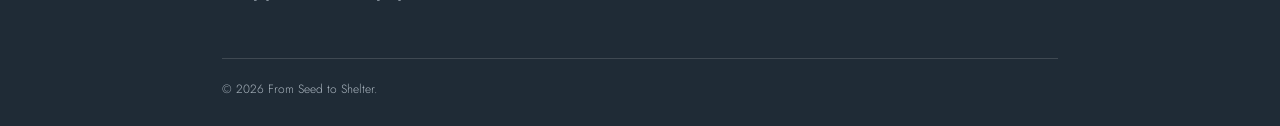
==== commit 81893723: "Home: Greece card report link reads "2025 report", matching work page Co-Authored-By: Claude Opus 5." ====
--- a/index.html
+++ b/index.html
@@ -165,7 +165,7 @@
               <a class="link-arrow"
                  href="https://drive.google.com/file/d/1HiKT7T0bPAehhOc65B_rPWRrqNN12Tmt/view?usp=drive_link"
                  target="_blank" rel="noopener">
-                Read the report →<span class="visually-hidden"> Microgreens farming, Greece</span>
+                2025 report →<span class="visually-hidden"> Microgreens farming, Greece</span>
               </a>
             </p>
           </div>
--- a/css/style.css
+++ b/css/style.css
@@ -1038,6 +1038,18 @@
 
 /* For a photograph that wants to sit in a little from the column edges. */
 .figure--narrow { max-width: 40rem; }
+
+/* Two small photos side by side, at every width: at the foot of greece.html.
+   The photos keep their own shapes (2:1 stall, 3:2 seed bags), and the
+   columns are sized in the same 2 : 1.5 ratio so both come out the same
+   height. */
+.figure-pair {
+  display: grid;
+  grid-template-columns: 2fr 1.5fr;
+  gap: var(--sp-4);
+  max-width: var(--measure);
+}
+.figure-pair .figure img { aspect-ratio: auto; height: auto; }
 
 /* A photo set beside its text, alternating sides down greece.html, so the
    page reads as text with pictures rather than a stack of large photos.
